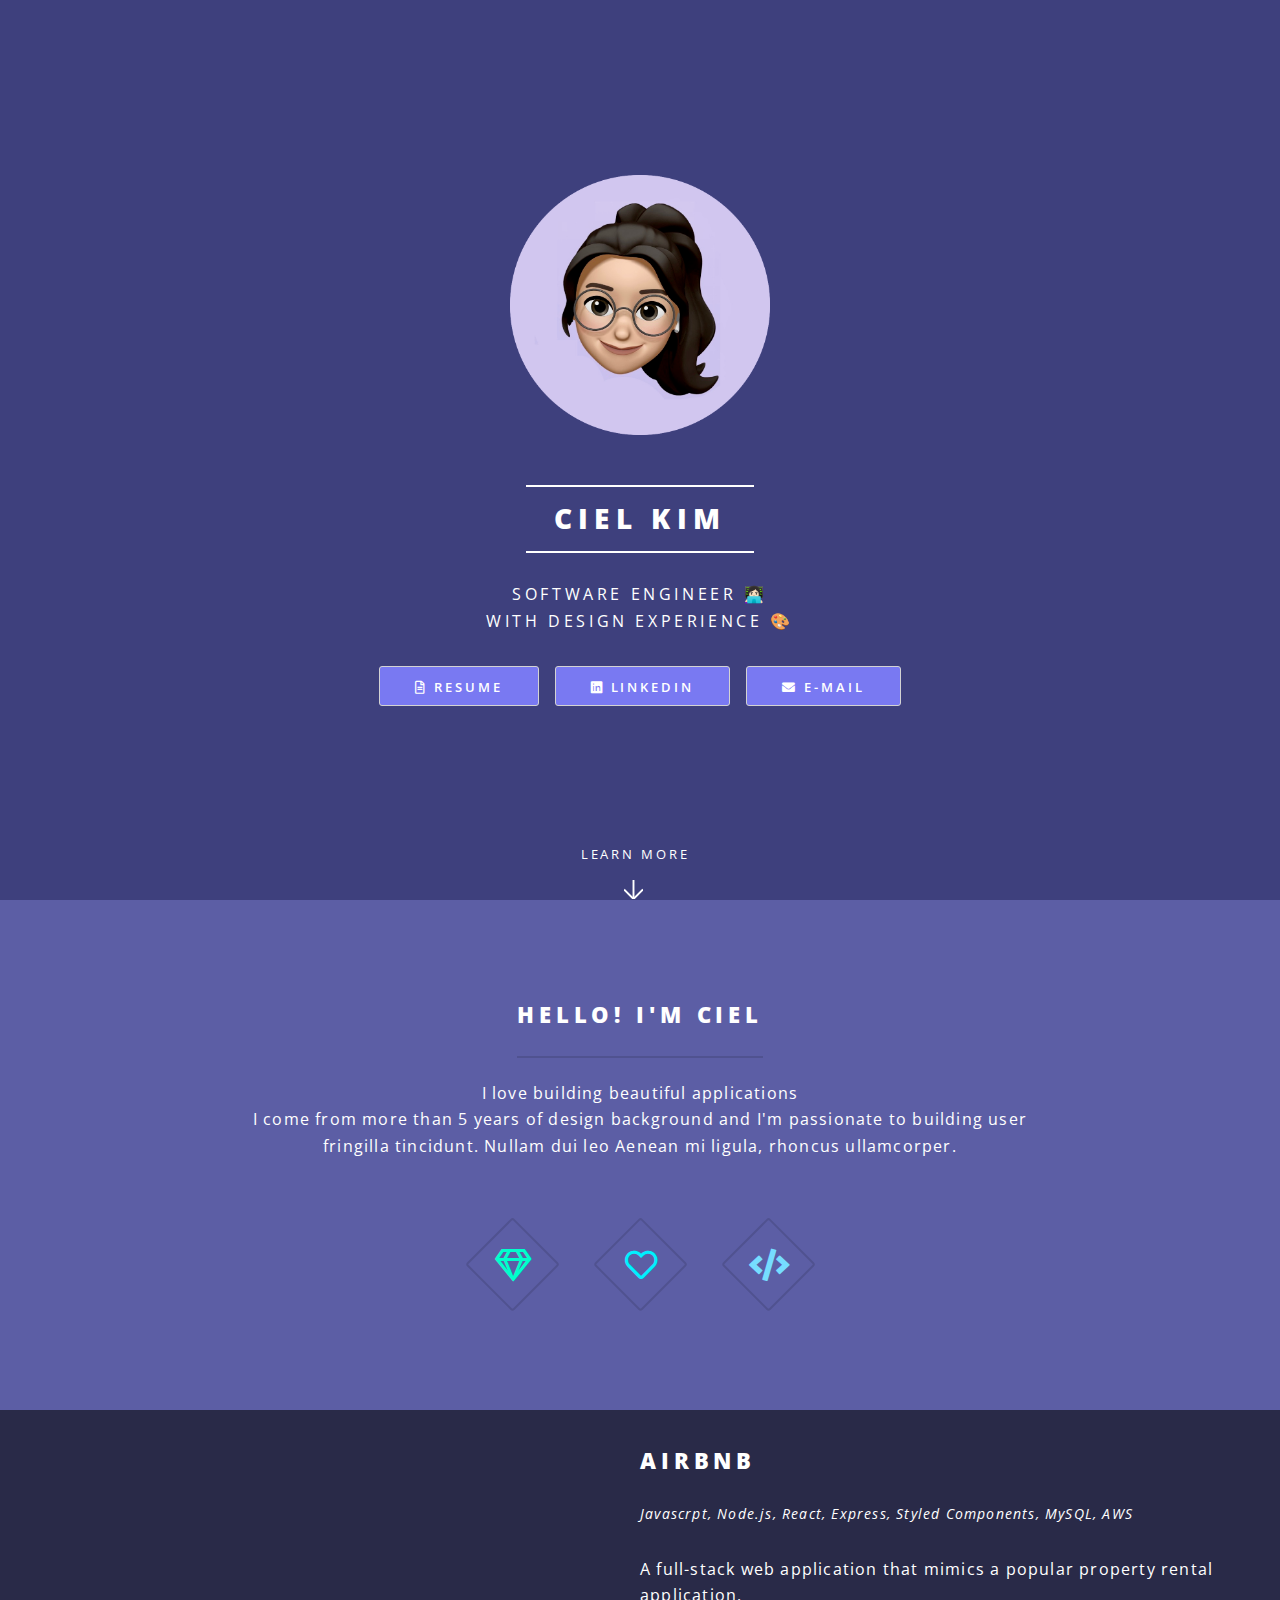
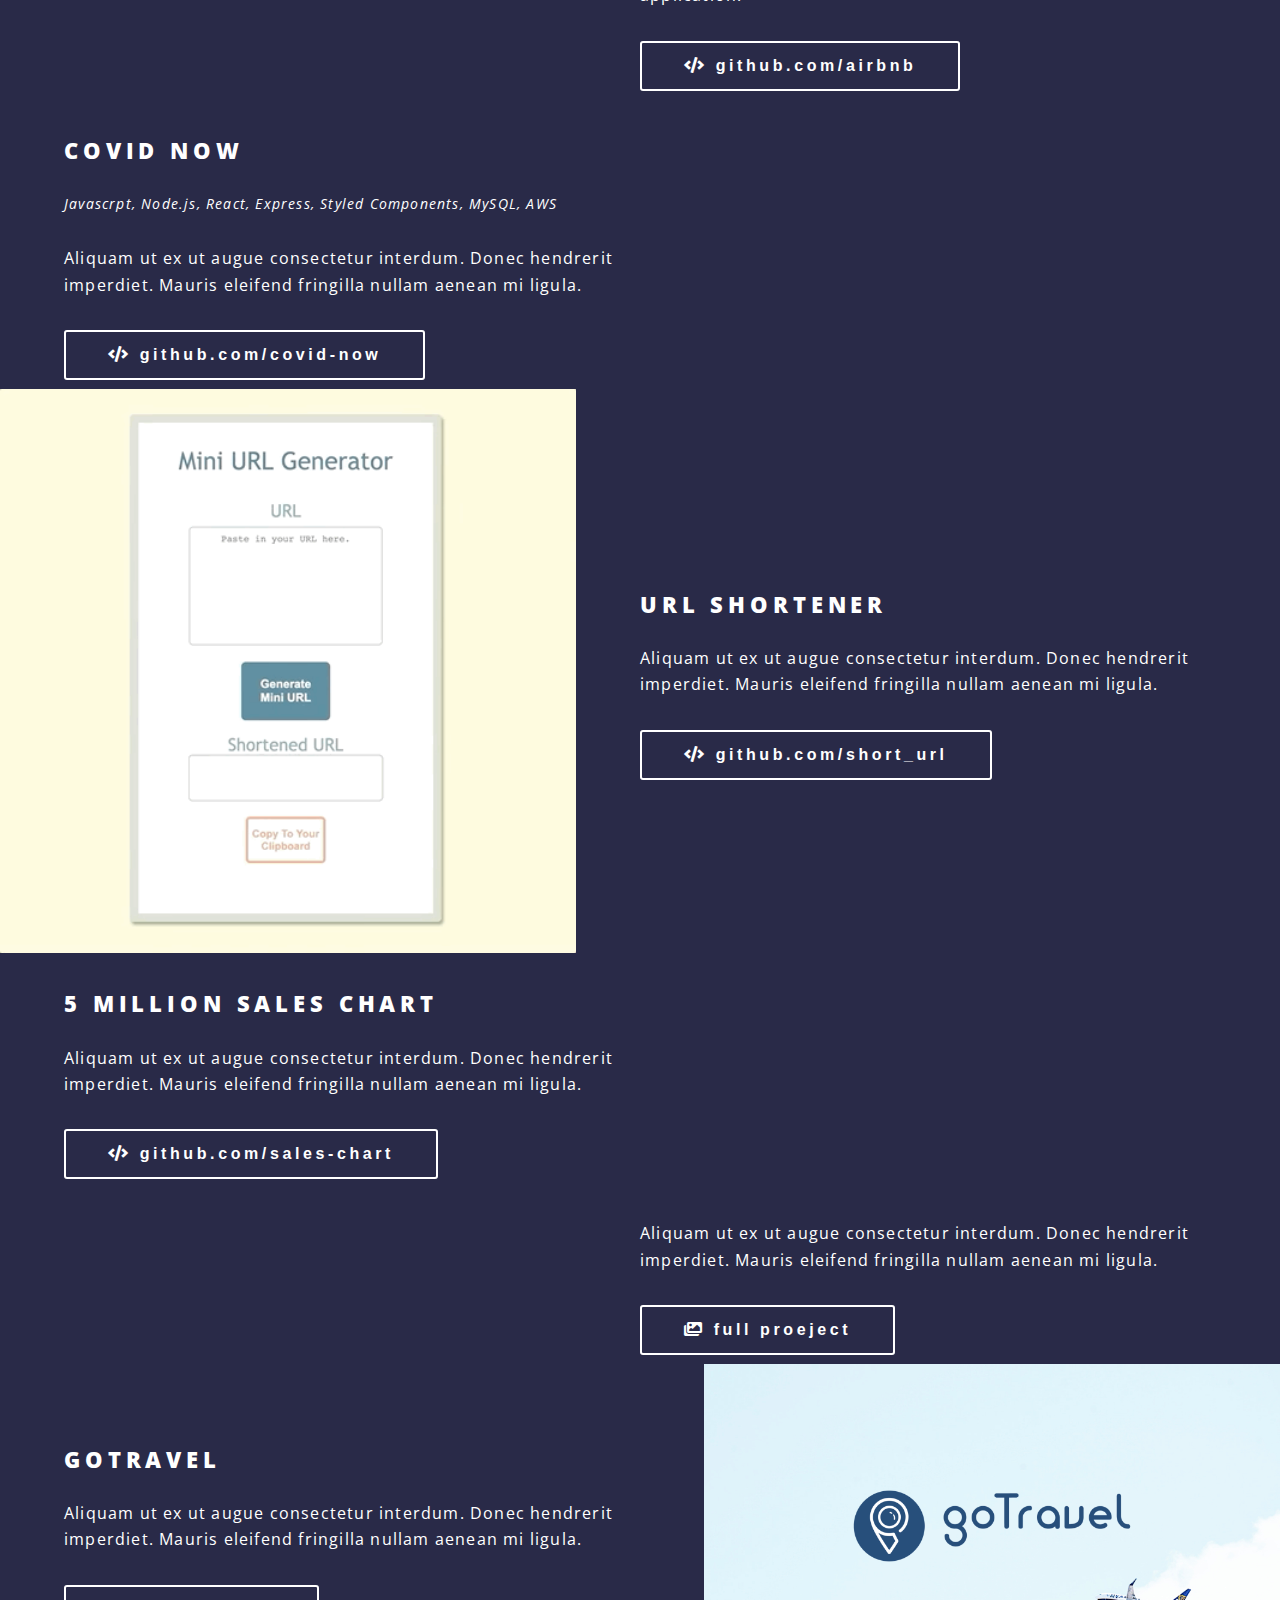
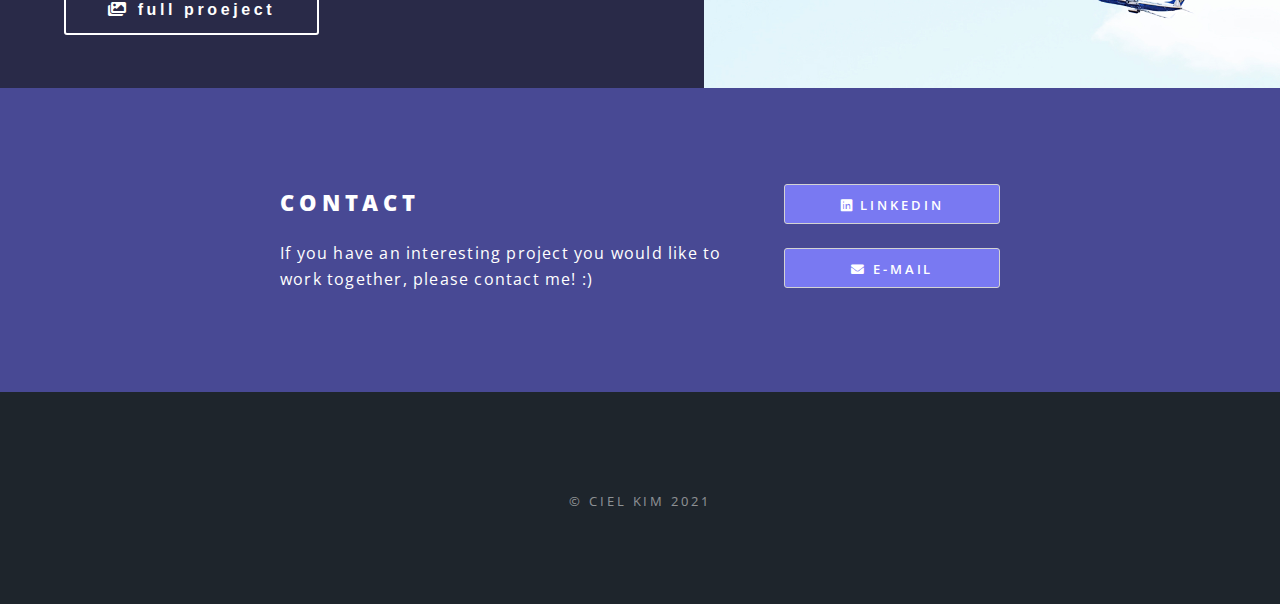
==== index.html @ e51ce1e5 "color theme changed" ====
<!DOCTYPE html>
<!--
	Spectral by HTML5 UP
	html5up.net | @ajlkn
	Free for personal and commercial use under the CCA 3.0 license (html5up.net/license)
-->
<html>
  <head>
    <title>Ciel Kim - Software Engineer</title>
    <link rel="icon" href="assets/css/images/unicorn_no_bg.png" />
	<script defer src="/Users/cielkim/js/brands.js"></script>
	<script defer src="/Users/cielkim/js/solid.js"></script>
	<script defer src="/Users/cielkim/js/fontawesome.js"></script>
    <meta charset="utf-8" />
    <meta
      name="viewport"
      content="width=device-width, initial-scale=1, user-scalable=no"
    />
    <link rel="stylesheet" href="assets/css/main.css" />
	<link rel="stylesheet" href="https://cdnjs.cloudflare.com/ajax/libs/font-awesome/4.7.0/css/font-awesome.min.css">
    <noscript
      ><link rel="stylesheet" href="assets/css/noscript.css"
    /></noscript>
  </head>
  <body class="landing is-preload">
    <!-- Page Wrapper -->
    <div id="page-wrapper">
      <!-- Header -->
      <header id="header" class="alt">
        <h1><a href="index.html">Ciel Kim</a></h1>
        <nav id="nav">
          <ul>
            <li class="special">
           
            </li>
          </ul>
        </nav>
      </header>

      <!-- Banner -->
      <section id="banner">
        <div class="inner">
          <div class="image-cropper">
            <img class="facemoji" src="assets/css/images/facemoji.png" />
          </div>
          <h2>Ciel Kim</h2>
          <p>
            Software Engineer 👩🏻‍💻 <br />
            with Design Experience 🎨<br />
          </p>

          <ul class="actions special">
            <li>
              <a href="images/CielKim_Resume_2021.pdf" class="button primary"
                >
				<i class="far fa-file-alt"></i> Resume</a
              >
            </li>
            <li>
              <a
                href="https://www.linkedin.com/in/hellociel/"
                class="button primary"
                ><i class="fab fa-linkedin-square"></i> LinkedIn</a
              >
            </li>
            <li>
              <a href="mailto:sweciel@gmail.com" class="button primary icon solid fa-envelope"
                >E-mail</a
              >
            </li>
          </ul>
          <a href="#one" class="more scrolly">Learn More</a>
        </div>

     
      </section>

      <!-- One -->
      <section id="one" class="wrapper style1 special">
        <div class="inner">
          <header class="major">
            <h2>
              Hello! I'm Ciel
              
            </h2>
            <p>
				I love building beautiful applications <br />
              I come from more than 5 years of design background and I'm passionate to building user<br />
              fringilla tincidunt. Nullam dui leo Aenean mi ligula, rhoncus
              ullamcorper.
            </p>
          </header>
          <ul class="icons major">
            <li>
              <span class="icon fa-gem major style1"
                ><span class="label">Lorem</span></span
              >
            </li>
            <li>
              <span class="icon fa-heart major style2"
                ><span class="label">Ipsum</span></span
              >
            </li>
            <li>
              <span class="icon solid fa-code major style3"
                ><span class="label">Dolor</span></span
              >
            </li>
          </ul>
        </div>
      </section>

      <!-- Two -->
      <section id="two" class="wrapper alt style2">
        <section class="spotlight">
          <div class="image"><img src="assets/css/gifs/fec.gif" alt="" /></div>
          <div class="content">
            <h2>Airbnb</h2> <p class="stack">Javascrpt, Node.js, React, Express, Styled Components, MySQL, AWS</p>


            <p>
              A full-stack web application that mimics a popular property rental application.
            </p>
			<a class="github button"href="https://github.com/FECHRSF129"> <i class="fas fa-code"></i> github.com/airbnb</a>
          </div>
        </section>
        <section class="spotlight">
          <div class="image"><img src="assets/css/gifs/covid_19_tracker.gif" alt="" /></div>
          <div class="content">
            <h2>
             COVID Now
            </h2>
			<p class="stack">Javascrpt, Node.js, React, Express, Styled Components, MySQL, AWS</p>
            <p>
              Aliquam ut ex ut augue consectetur interdum. Donec hendrerit
              imperdiet. Mauris eleifend fringilla nullam aenean mi ligula.
            </p>
			<a class="github button" href="https://github.com/hellociel/covid_fullstack"> <i class="fas fa-code"></i> github.com/covid-now</a></h5>
          </div>
		  
        </section>
        
      </section>
	  
	  <section class="spotlight">
		<div class="image"><img src="assets/css/gifs/urlShortener.gif" alt="" /></div>
		<div class="content">
		  <h2>
		   URL Shortener<h5>
		  
		  </h2>
		  <p>
			Aliquam ut ex ut augue consectetur interdum. Donec hendrerit
			imperdiet. Mauris eleifend fringilla nullam aenean mi ligula.
		  </p>
		  <a href="https://github.com/hellociel/lil_url" class="github button"><i class="fas fa-code"></i> github.com/short_url</a></a>
		</div>
		
	  </section>
	  <section class="spotlight">
		<div class="image"><img src="assets/css/gifs/search_bar.gif" alt="" /></div>
		<div class="content">
		  <h2>
			  5 Million Sales Chart<br />
			
		  </h2>
		  <p>
			Aliquam ut ex ut augue consectetur interdum. Donec hendrerit
			imperdiet. Mauris eleifend fringilla nullam aenean mi ligula.
		  </p>
		  <a class = "github button" href="https://github.com/hellociel/search_bar"> <i class="fas fa-code"></i> github.com/sales-chart</a>
		</div>
	  </section>
	  <section class="spotlight">
		<div class="image"><img src="assets/css/gifs/yumzies.gif" alt="" /></div>
		<div class="content">
	
		  <p>
			Aliquam ut ex ut augue consectetur interdum. Donec hendrerit
			imperdiet. Mauris eleifend fringilla nullam aenean mi ligula.
		  </p>
		  <a class = "github button" href="yumzies.html"> <i class="fas fa-images"></i> Full Proeject</a>
		</div>
		
	</section>
	  <section class="spotlight">
		<div class="image"><img src="assets/css/images/goTravel.001.jpeg" alt="" /></div>
		<div class="content">
		  <h2>
			  goTravel<br />
		  </h2>
		  <p>
			Aliquam ut ex ut augue consectetur interdum. Donec hendrerit
			imperdiet. Mauris eleifend fringilla nullam aenean mi ligula.
		  </p>
		  <a class = "github button" href="goTravel.html"> <i class="fas fa-images"></i> Full Proeject</a>
		</div>
	  </section>
	</section>


      <!-- CTA -->
      <section id="cta" class="wrapper style4">
        <div class="inner">
          <header>
            <h2>Contact</h2>
            <p>
             If you have an interesting project you would like to work together, please contact me! :)
            </p>
          </header>
          <ul class="actions stacked">
            <li>
              <a
                href="https://www.linkedin.com/in/hellociel/"
                class="button fit primary"
                ><i class="fab fa-linkedin-square"></i> LinkedIn</a
              >
            </li>
            <li>
              <a href="mailto:sweciel@gmail.com" class="button fit primary icon solid fa-envelope"
                >E-mail</a
              >
            </li>
          </ul>
        </div>
      </section>

      <!-- Footer -->
      <footer id="footer">
       
        <ul class="copyright">
          <li>&copy; Ciel Kim 2021</li>
        </ul>
      </footer>
    </div>

    <!-- Scripts -->
    <script src="assets/js/jquery.min.js"></script>
    <script src="assets/js/jquery.scrollex.min.js"></script>
    <script src="assets/js/jquery.scrolly.min.js"></script>
    <script src="assets/js/browser.min.js"></script>
    <script src="assets/js/breakpoints.min.js"></script>
    <script src="assets/js/util.js"></script>
    <script src="assets/js/main.js"></script>
  </body>
</html>
---- assets/css/main.css ----
@import url(fontawesome-all.min.css);
@import url('https://fonts.googleapis.com/css?family=Open+Sans:400,400italic,600,600italic,800,800italic');

/*
	Spectral by HTML5 UP
	html5up.net | @ajlkn
	Free for personal and commercial use under the CCA 3.0 license (html5up.net/license)
*/

html,
body,
div,
span,
applet,
object,
iframe,
h1,
h2,
h3,
h4,
h5,
h6,
p,
blockquote,
pre,
a,
abbr,
acronym,
address,
big,
cite,
code,
del,
dfn,
em,
img,
ins,
kbd,
q,
s,
samp,
small,
strike,
strong,
sub,
sup,
tt,
var,
b,
u,
i,
center,
dl,
dt,
dd,
ol,
ul,
li,
fieldset,
form,
label,
legend,
table,
caption,
tbody,
tfoot,
thead,
tr,
th,
td,
article,
aside,
canvas,
details,
embed,
figure,
figcaption,
footer,
header,
hgroup,
menu,
nav,
output,
ruby,
section,
summary,
time,
mark,
audio,
video {
  margin: 0;
  padding: 0;
  border: 0;
  font-size: 100%;
  font: inherit;
  vertical-align: baseline;
}

article,
aside,
details,
figcaption,
figure,
footer,
header,
hgroup,
menu,
nav,
section {
  display: block;
}

body {
  line-height: 1;
}

ol,
ul {
  list-style: none;
}

blockquote,
q {
  quotes: none;
}

blockquote:before,
blockquote:after,
q:before,
q:after {
  content: '';
  content: none;
}

table {
  border-collapse: collapse;
  border-spacing: 0;
}

body {
  -webkit-text-size-adjust: none;
}

mark {
  background-color: transparent;
  color: inherit;
}

input::-moz-focus-inner {
  border: 0;
  padding: 0;
}

input,
select,
textarea {
  -moz-appearance: none;
  -webkit-appearance: none;
  -ms-appearance: none;
  appearance: none;
}

/* Basic */

@-ms-viewport {
  width: device-width;
}

html {
  box-sizing: border-box;
}

*,
*:before,
*:after {
  box-sizing: inherit;
}

body {
  background: #2e3842;
}

body.is-preload *,
body.is-preload *:before,
body.is-preload *:after {
  -moz-animation: none !important;
  -webkit-animation: none !important;
  -ms-animation: none !important;
  animation: none !important;
  -moz-transition: none !important;
  -webkit-transition: none !important;
  -ms-transition: none !important;
  transition: none !important;
}

body,
input,
select,
textarea {
  color: #fff;
  font-family: 'Open Sans', Helvetica, sans-serif;
  font-size: 15pt;
  font-weight: 400;
  letter-spacing: 0.075em;
  line-height: 1.65em;
}

@media screen and (max-width: 1680px) {
  body,
  input,
  select,
  textarea {
    font-size: 13pt;
  }
}

@media screen and (max-width: 1280px) {
  body,
  input,
  select,
  textarea {
    font-size: 12pt;
  }
}

@media screen and (max-width: 736px) {
  body,
  input,
  select,
  textarea {
    font-size: 11pt;
    letter-spacing: 0.0375em;
  }
}

a {
  -moz-transition: color 0.2s ease, border-bottom-color 0.2s ease;
  -webkit-transition: color 0.2s ease, border-bottom-color 0.2s ease;
  -ms-transition: color 0.2s ease, border-bottom-color 0.2s ease;
  transition: color 0.2s ease, border-bottom-color 0.2s ease;
  border-bottom: dotted 1px;
  color: inherit;
  text-decoration: none;
}

a:hover {
  border-bottom-color: transparent;
}

strong,
b {
  color: #fff;
  font-weight: 600;
}

em,
i {
  font-style: italic;
}

p {
  margin: 0 0 2em 0;
}

h1,
h2,
h3,
h4,
h5,
h6 {
  color: #fff;
  font-weight: 800;
  letter-spacing: 0.225em;
  line-height: 1em;
  margin: 0 0 1em 0;
  text-transform: uppercase;
}

h1 a,
h2 a,
h3 a,
h4 a,
h5 a,
h6 a {
  color: inherit;
  text-decoration: none;
}

h2 {
  font-size: 1.35em;
  line-height: 1.75em;
}

@media screen and (max-width: 736px) {
  h2 {
    font-size: 1.1em;
    line-height: 1.65em;
  }
}

h3 {
  font-size: 1.15em;
  line-height: 1.75em;
}

@media screen and (max-width: 736px) {
  h3 {
    font-size: 1em;
    line-height: 1.65em;
  }
}

h4 {
  font-size: 1em;
  line-height: 1.5em;
}

h5 {
  font-size: 0.8em;
  line-height: 1.5em;
}

h6 {
  font-size: 0.7em;
  line-height: 1.5em;
}

sub {
  font-size: 0.8em;
  position: relative;
  top: 0.5em;
}

sup {
  font-size: 0.8em;
  position: relative;
  top: -0.5em;
}

hr {
  border: 0;
  border-bottom: solid 2px #fff;
  margin: 3em 0;
}

hr.major {
  margin: 4.5em 0;
}

blockquote {
  border-left: solid 4px #fff;
  font-style: italic;
  margin: 0 0 2em 0;
  padding: 0.5em 0 0.5em 2em;
}

code {
  background: rgba(0, 0, 0, 0.25);
  border-radius: 3px;
  font-family: 'Courier New', monospace;
  font-size: 0.9em;
  letter-spacing: 0;
  margin: 0 0.25em;
  padding: 0.25em 0.65em;
}

pre {
  -webkit-overflow-scrolling: touch;
  font-family: 'Courier New', monospace;
  font-size: 0.9em;
  margin: 0 0 2em 0;
}

pre code {
  display: block;
  line-height: 1.75em;
  padding: 1em 1.5em;
  overflow-x: auto;
}

.align-left {
  text-align: left;
}

.align-center {
  text-align: center;
}

.align-right {
  text-align: right;
}

/* Row */

.row {
  display: flex;
  flex-wrap: wrap;
  box-sizing: border-box;
  align-items: stretch;
}

.row > * {
  box-sizing: border-box;
}

.row.gtr-uniform > * > :last-child {
  margin-bottom: 0;
}

.row.aln-left {
  justify-content: flex-start;
}

.row.aln-center {
  justify-content: center;
}

.row.aln-right {
  justify-content: flex-end;
}

.row.aln-top {
  align-items: flex-start;
}

.row.aln-middle {
  align-items: center;
}

.row.aln-bottom {
  align-items: flex-end;
}

.row > .imp {
  order: -1;
}

.row > .col-1 {
  width: 8.33333%;
}

.row > .off-1 {
  margin-left: 8.33333%;
}

.row > .col-2 {
  width: 16.66667%;
}

.row > .off-2 {
  margin-left: 16.66667%;
}

.row > .col-3 {
  width: 25%;
}

.row > .off-3 {
  margin-left: 25%;
}

.row > .col-4 {
  width: 33.33333%;
}

.row > .off-4 {
  margin-left: 33.33333%;
}

.row > .col-5 {
  width: 41.66667%;
}

.row > .off-5 {
  margin-left: 41.66667%;
}

.row > .col-6 {
  width: 50%;
}

.row > .off-6 {
  margin-left: 50%;
}

.row > .col-7 {
  width: 58.33333%;
}

.row > .off-7 {
  margin-left: 58.33333%;
}

.row > .col-8 {
  width: 66.66667%;
}

.row > .off-8 {
  margin-left: 66.66667%;
}

.row > .col-9 {
  width: 75%;
}

.row > .off-9 {
  margin-left: 75%;
}

.row > .col-10 {
  width: 83.33333%;
}

.row > .off-10 {
  margin-left: 83.33333%;
}

.row > .col-11 {
  width: 91.66667%;
}

.row > .off-11 {
  margin-left: 91.66667%;
}

.row > .col-12 {
  width: 100%;
}

.row > .off-12 {
  margin-left: 100%;
}

.row.gtr-0 {
  margin-top: 0;
  margin-left: 0em;
}

.row.gtr-0 > * {
  padding: 0 0 0 0em;
}

.row.gtr-0.gtr-uniform {
  margin-top: 0em;
}

.row.gtr-0.gtr-uniform > * {
  padding-top: 0em;
}

.row.gtr-25 {
  margin-top: 0;
  margin-left: -0.375em;
}

.row.gtr-25 > * {
  padding: 0 0 0 0.375em;
}

.row.gtr-25.gtr-uniform {
  margin-top: -0.375em;
}

.row.gtr-25.gtr-uniform > * {
  padding-top: 0.375em;
}

.row.gtr-50 {
  margin-top: 0;
  margin-left: -0.75em;
}

.row.gtr-50 > * {
  padding: 0 0 0 0.75em;
}

.row.gtr-50.gtr-uniform {
  margin-top: -0.75em;
}

.row.gtr-50.gtr-uniform > * {
  padding-top: 0.75em;
}

.row {
  margin-top: 0;
  margin-left: -1.5em;
}

.row > * {
  padding: 0 0 0 1.5em;
}

.row.gtr-uniform {
  margin-top: -1.5em;
}

.row.gtr-uniform > * {
  padding-top: 1.5em;
}

.row.gtr-150 {
  margin-top: 0;
  margin-left: -2.25em;
}

.row.gtr-150 > * {
  padding: 0 0 0 2.25em;
}

.row.gtr-150.gtr-uniform {
  margin-top: -2.25em;
}

.row.gtr-150.gtr-uniform > * {
  padding-top: 2.25em;
}

.row.gtr-200 {
  margin-top: 0;
  margin-left: -3em;
}

.row.gtr-200 > * {
  padding: 0 0 0 3em;
}

.row.gtr-200.gtr-uniform {
  margin-top: -3em;
}

.row.gtr-200.gtr-uniform > * {
  padding-top: 3em;
}

@media screen and (max-width: 1680px) {
  .row {
    display: flex;
    flex-wrap: wrap;
    box-sizing: border-box;
    align-items: stretch;
  }

  .row > * {
    box-sizing: border-box;
  }

  .row.gtr-uniform > * > :last-child {
    margin-bottom: 0;
  }

  .row.aln-left {
    justify-content: flex-start;
  }

  .row.aln-center {
    justify-content: center;
  }

  .row.aln-right {
    justify-content: flex-end;
  }

  .row.aln-top {
    align-items: flex-start;
  }

  .row.aln-middle {
    align-items: center;
  }

  .row.aln-bottom {
    align-items: flex-end;
  }

  .row > .imp-xlarge {
    order: -1;
  }

  .row > .col-1-xlarge {
    width: 8.33333%;
  }

  .row > .off-1-xlarge {
    margin-left: 8.33333%;
  }

  .row > .col-2-xlarge {
    width: 16.66667%;
  }

  .row > .off-2-xlarge {
    margin-left: 16.66667%;
  }

  .row > .col-3-xlarge {
    width: 25%;
  }

  .row > .off-3-xlarge {
    margin-left: 25%;
  }

  .row > .col-4-xlarge {
    width: 33.33333%;
  }

  .row > .off-4-xlarge {
    margin-left: 33.33333%;
  }

  .row > .col-5-xlarge {
    width: 41.66667%;
  }

  .row > .off-5-xlarge {
    margin-left: 41.66667%;
  }

  .row > .col-6-xlarge {
    width: 50%;
  }

  .row > .off-6-xlarge {
    margin-left: 50%;
  }

  .row > .col-7-xlarge {
    width: 58.33333%;
  }

  .row > .off-7-xlarge {
    margin-left: 58.33333%;
  }

  .row > .col-8-xlarge {
    width: 66.66667%;
  }

  .row > .off-8-xlarge {
    margin-left: 66.66667%;
  }

  .row > .col-9-xlarge {
    width: 75%;
  }

  .row > .off-9-xlarge {
    margin-left: 75%;
  }

  .row > .col-10-xlarge {
    width: 83.33333%;
  }

  .row > .off-10-xlarge {
    margin-left: 83.33333%;
  }

  .row > .col-11-xlarge {
    width: 91.66667%;
  }

  .row > .off-11-xlarge {
    margin-left: 91.66667%;
  }

  .row > .col-12-xlarge {
    width: 100%;
  }

  .row > .off-12-xlarge {
    margin-left: 100%;
  }

  .row.gtr-0 {
    margin-top: 0;
    margin-left: 0em;
  }

  .row.gtr-0 > * {
    padding: 0 0 0 0em;
  }

  .row.gtr-0.gtr-uniform {
    margin-top: 0em;
  }

  .row.gtr-0.gtr-uniform > * {
    padding-top: 0em;
  }

  .row.gtr-25 {
    margin-top: 0;
    margin-left: -0.375em;
  }

  .row.gtr-25 > * {
    padding: 0 0 0 0.375em;
  }

  .row.gtr-25.gtr-uniform {
    margin-top: -0.375em;
  }

  .row.gtr-25.gtr-uniform > * {
    padding-top: 0.375em;
  }

  .row.gtr-50 {
    margin-top: 0;
    margin-left: -0.75em;
  }

  .row.gtr-50 > * {
    padding: 0 0 0 0.75em;
  }

  .row.gtr-50.gtr-uniform {
    margin-top: -0.75em;
  }

  .row.gtr-50.gtr-uniform > * {
    padding-top: 0.75em;
  }

  .row {
    margin-top: 0;
    margin-left: -1.5em;
  }

  .row > * {
    padding: 0 0 0 1.5em;
  }

  .row.gtr-uniform {
    margin-top: -1.5em;
  }

  .row.gtr-uniform > * {
    padding-top: 1.5em;
  }

  .row.gtr-150 {
    margin-top: 0;
    margin-left: -2.25em;
  }

  .row.gtr-150 > * {
    padding: 0 0 0 2.25em;
  }

  .row.gtr-150.gtr-uniform {
    margin-top: -2.25em;
  }

  .row.gtr-150.gtr-uniform > * {
    padding-top: 2.25em;
  }

  .row.gtr-200 {
    margin-top: 0;
    margin-left: -3em;
  }

  .row.gtr-200 > * {
    padding: 0 0 0 3em;
  }

  .row.gtr-200.gtr-uniform {
    margin-top: -3em;
  }

  .row.gtr-200.gtr-uniform > * {
    padding-top: 3em;
  }
}

@media screen and (max-width: 1280px) {
  .row {
    display: flex;
    flex-wrap: wrap;
    box-sizing: border-box;
    align-items: stretch;
  }

  .row > * {
    box-sizing: border-box;
  }

  .row.gtr-uniform > * > :last-child {
    margin-bottom: 0;
  }

  .row.aln-left {
    justify-content: flex-start;
  }

  .row.aln-center {
    justify-content: center;
  }

  .row.aln-right {
    justify-content: flex-end;
  }

  .row.aln-top {
    align-items: flex-start;
  }

  .row.aln-middle {
    align-items: center;
  }

  .row.aln-bottom {
    align-items: flex-end;
  }

  .row > .imp-large {
    order: -1;
  }

  .row > .col-1-large {
    width: 8.33333%;
  }

  .row > .off-1-large {
    margin-left: 8.33333%;
  }

  .row > .col-2-large {
    width: 16.66667%;
  }

  .row > .off-2-large {
    margin-left: 16.66667%;
  }

  .row > .col-3-large {
    width: 25%;
  }

  .row > .off-3-large {
    margin-left: 25%;
  }

  .row > .col-4-large {
    width: 33.33333%;
  }

  .row > .off-4-large {
    margin-left: 33.33333%;
  }

  .row > .col-5-large {
    width: 41.66667%;
  }

  .row > .off-5-large {
    margin-left: 41.66667%;
  }

  .row > .col-6-large {
    width: 50%;
  }

  .row > .off-6-large {
    margin-left: 50%;
  }

  .row > .col-7-large {
    width: 58.33333%;
  }

  .row > .off-7-large {
    margin-left: 58.33333%;
  }

  .row > .col-8-large {
    width: 66.66667%;
  }

  .row > .off-8-large {
    margin-left: 66.66667%;
  }

  .row > .col-9-large {
    width: 75%;
  }

  .row > .off-9-large {
    margin-left: 75%;
  }

  .row > .col-10-large {
    width: 83.33333%;
  }

  .row > .off-10-large {
    margin-left: 83.33333%;
  }

  .row > .col-11-large {
    width: 91.66667%;
  }

  .row > .off-11-large {
    margin-left: 91.66667%;
  }

  .row > .col-12-large {
    width: 100%;
  }

  .row > .off-12-large {
    margin-left: 100%;
  }

  .row.gtr-0 {
    margin-top: 0;
    margin-left: 0em;
  }

  .row.gtr-0 > * {
    padding: 0 0 0 0em;
  }

  .row.gtr-0.gtr-uniform {
    margin-top: 0em;
  }

  .row.gtr-0.gtr-uniform > * {
    padding-top: 0em;
  }

  .row.gtr-25 {
    margin-top: 0;
    margin-left: -0.375em;
  }

  .row.gtr-25 > * {
    padding: 0 0 0 0.375em;
  }

  .row.gtr-25.gtr-uniform {
    margin-top: -0.375em;
  }

  .row.gtr-25.gtr-uniform > * {
    padding-top: 0.375em;
  }

  .row.gtr-50 {
    margin-top: 0;
    margin-left: -0.75em;
  }

  .row.gtr-50 > * {
    padding: 0 0 0 0.75em;
  }

  .row.gtr-50.gtr-uniform {
    margin-top: -0.75em;
  }

  .row.gtr-50.gtr-uniform > * {
    padding-top: 0.75em;
  }

  .row {
    margin-top: 0;
    margin-left: -1.5em;
  }

  .row > * {
    padding: 0 0 0 1.5em;
  }

  .row.gtr-uniform {
    margin-top: -1.5em;
  }

  .row.gtr-uniform > * {
    padding-top: 1.5em;
  }

  .row.gtr-150 {
    margin-top: 0;
    margin-left: -2.25em;
  }

  .row.gtr-150 > * {
    padding: 0 0 0 2.25em;
  }

  .row.gtr-150.gtr-uniform {
    margin-top: -2.25em;
  }

  .row.gtr-150.gtr-uniform > * {
    padding-top: 2.25em;
  }

  .row.gtr-200 {
    margin-top: 0;
    margin-left: -3em;
  }

  .row.gtr-200 > * {
    padding: 0 0 0 3em;
  }

  .row.gtr-200.gtr-uniform {
    margin-top: -3em;
  }

  .row.gtr-200.gtr-uniform > * {
    padding-top: 3em;
  }
}

@media screen and (max-width: 980px) {
  .row {
    display: flex;
    flex-wrap: wrap;
    box-sizing: border-box;
    align-items: stretch;
  }

  .row > * {
    box-sizing: border-box;
  }

  .row.gtr-uniform > * > :last-child {
    margin-bottom: 0;
  }

  .row.aln-left {
    justify-content: flex-start;
  }

  .row.aln-center {
    justify-content: center;
  }

  .row.aln-right {
    justify-content: flex-end;
  }

  .row.aln-top {
    align-items: flex-start;
  }

  .row.aln-middle {
    align-items: center;
  }

  .row.aln-bottom {
    align-items: flex-end;
  }

  .row > .imp-medium {
    order: -1;
  }

  .row > .col-1-medium {
    width: 8.33333%;
  }

  .row > .off-1-medium {
    margin-left: 8.33333%;
  }

  .row > .col-2-medium {
    width: 16.66667%;
  }

  .row > .off-2-medium {
    margin-left: 16.66667%;
  }

  .row > .col-3-medium {
    width: 25%;
  }

  .row > .off-3-medium {
    margin-left: 25%;
  }

  .row > .col-4-medium {
    width: 33.33333%;
  }

  .row > .off-4-medium {
    margin-left: 33.33333%;
  }

  .row > .col-5-medium {
    width: 41.66667%;
  }

  .row > .off-5-medium {
    margin-left: 41.66667%;
  }

  .row > .col-6-medium {
    width: 50%;
  }

  .row > .off-6-medium {
    margin-left: 50%;
  }

  .row > .col-7-medium {
    width: 58.33333%;
  }

  .row > .off-7-medium {
    margin-left: 58.33333%;
  }

  .row > .col-8-medium {
    width: 66.66667%;
  }

  .row > .off-8-medium {
    margin-left: 66.66667%;
  }

  .row > .col-9-medium {
    width: 75%;
  }

  .row > .off-9-medium {
    margin-left: 75%;
  }

  .row > .col-10-medium {
    width: 83.33333%;
  }

  .row > .off-10-medium {
    margin-left: 83.33333%;
  }

  .row > .col-11-medium {
    width: 91.66667%;
  }

  .row > .off-11-medium {
    margin-left: 91.66667%;
  }

  .row > .col-12-medium {
    width: 100%;
  }

  .row > .off-12-medium {
    margin-left: 100%;
  }

  .row.gtr-0 {
    margin-top: 0;
    margin-left: 0em;
  }

  .row.gtr-0 > * {
    padding: 0 0 0 0em;
  }

  .row.gtr-0.gtr-uniform {
    margin-top: 0em;
  }

  .row.gtr-0.gtr-uniform > * {
    padding-top: 0em;
  }

  .row.gtr-25 {
    margin-top: 0;
    margin-left: -0.375em;
  }

  .row.gtr-25 > * {
    padding: 0 0 0 0.375em;
  }

  .row.gtr-25.gtr-uniform {
    margin-top: -0.375em;
  }

  .row.gtr-25.gtr-uniform > * {
    padding-top: 0.375em;
  }

  .row.gtr-50 {
    margin-top: 0;
    margin-left: -0.75em;
  }

  .row.gtr-50 > * {
    padding: 0 0 0 0.75em;
  }

  .row.gtr-50.gtr-uniform {
    margin-top: -0.75em;
  }

  .row.gtr-50.gtr-uniform > * {
    padding-top: 0.75em;
  }

  .row {
    margin-top: 0;
    margin-left: -1.5em;
  }

  .row > * {
    padding: 0 0 0 1.5em;
  }

  .row.gtr-uniform {
    margin-top: -1.5em;
  }

  .row.gtr-uniform > * {
    padding-top: 1.5em;
  }

  .row.gtr-150 {
    margin-top: 0;
    margin-left: -2.25em;
  }

  .row.gtr-150 > * {
    padding: 0 0 0 2.25em;
  }

  .row.gtr-150.gtr-uniform {
    margin-top: -2.25em;
  }

  .row.gtr-150.gtr-uniform > * {
    padding-top: 2.25em;
  }

  .row.gtr-200 {
    margin-top: 0;
    margin-left: -3em;
  }

  .row.gtr-200 > * {
    padding: 0 0 0 3em;
  }

  .row.gtr-200.gtr-uniform {
    margin-top: -3em;
  }

  .row.gtr-200.gtr-uniform > * {
    padding-top: 3em;
  }
}

@media screen and (max-width: 736px) {
  .row {
    display: flex;
    flex-wrap: wrap;
    box-sizing: border-box;
    align-items: stretch;
  }

  .row > * {
    box-sizing: border-box;
  }

  .row.gtr-uniform > * > :last-child {
    margin-bottom: 0;
  }

  .row.aln-left {
    justify-content: flex-start;
  }

  .row.aln-center {
    justify-content: center;
  }

  .row.aln-right {
    justify-content: flex-end;
  }

  .row.aln-top {
    align-items: flex-start;
  }

  .row.aln-middle {
    align-items: center;
  }

  .row.aln-bottom {
    align-items: flex-end;
  }

  .row > .imp-small {
    order: -1;
  }

  .row > .col-1-small {
    width: 8.33333%;
  }

  .row > .off-1-small {
    margin-left: 8.33333%;
  }

  .row > .col-2-small {
    width: 16.66667%;
  }

  .row > .off-2-small {
    margin-left: 16.66667%;
  }

  .row > .col-3-small {
    width: 25%;
  }

  .row > .off-3-small {
    margin-left: 25%;
  }

  .row > .col-4-small {
    width: 33.33333%;
  }

  .row > .off-4-small {
    margin-left: 33.33333%;
  }

  .row > .col-5-small {
    width: 41.66667%;
  }

  .row > .off-5-small {
    margin-left: 41.66667%;
  }

  .row > .col-6-small {
    width: 50%;
  }

  .row > .off-6-small {
    margin-left: 50%;
  }

  .row > .col-7-small {
    width: 58.33333%;
  }

  .row > .off-7-small {
    margin-left: 58.33333%;
  }

  .row > .col-8-small {
    width: 66.66667%;
  }

  .row > .off-8-small {
    margin-left: 66.66667%;
  }

  .row > .col-9-small {
    width: 75%;
  }

  .row > .off-9-small {
    margin-left: 75%;
  }

  .row > .col-10-small {
    width: 83.33333%;
  }

  .row > .off-10-small {
    margin-left: 83.33333%;
  }

  .row > .col-11-small {
    width: 91.66667%;
  }

  .row > .off-11-small {
    margin-left: 91.66667%;
  }

  .row > .col-12-small {
    width: 100%;
  }

  .row > .off-12-small {
    margin-left: 100%;
  }

  .row.gtr-0 {
    margin-top: 0;
    margin-left: 0em;
  }

  .row.gtr-0 > * {
    padding: 0 0 0 0em;
  }

  .row.gtr-0.gtr-uniform {
    margin-top: 0em;
  }

  .row.gtr-0.gtr-uniform > * {
    padding-top: 0em;
  }

  .row.gtr-25 {
    margin-top: 0;
    margin-left: -0.375em;
  }

  .row.gtr-25 > * {
    padding: 0 0 0 0.375em;
  }

  .row.gtr-25.gtr-uniform {
    margin-top: -0.375em;
  }

  .row.gtr-25.gtr-uniform > * {
    padding-top: 0.375em;
  }

  .row.gtr-50 {
    margin-top: 0;
    margin-left: -0.75em;
  }

  .row.gtr-50 > * {
    padding: 0 0 0 0.75em;
  }

  .row.gtr-50.gtr-uniform {
    margin-top: -0.75em;
  }

  .row.gtr-50.gtr-uniform > * {
    padding-top: 0.75em;
  }

  .row {
    margin-top: 0;
    margin-left: -1.5em;
  }

  .row > * {
    padding: 0 0 0 1.5em;
  }

  .row.gtr-uniform {
    margin-top: -1.5em;
  }

  .row.gtr-uniform > * {
    padding-top: 1.5em;
  }

  .row.gtr-150 {
    margin-top: 0;
    margin-left: -2.25em;
  }

  .row.gtr-150 > * {
    padding: 0 0 0 2.25em;
  }

  .row.gtr-150.gtr-uniform {
    margin-top: -2.25em;
  }

  .row.gtr-150.gtr-uniform > * {
    padding-top: 2.25em;
  }

  .row.gtr-200 {
    margin-top: 0;
    margin-left: -3em;
  }

  .row.gtr-200 > * {
    padding: 0 0 0 3em;
  }

  .row.gtr-200.gtr-uniform {
    margin-top: -3em;
  }

  .row.gtr-200.gtr-uniform > * {
    padding-top: 3em;
  }
}

@media screen and (max-width: 480px) {
  .row {
    display: flex;
    flex-wrap: wrap;
    box-sizing: border-box;
    align-items: stretch;
  }

  .row > * {
    box-sizing: border-box;
  }

  .row.gtr-uniform > * > :last-child {
    margin-bottom: 0;
  }

  .row.aln-left {
    justify-content: flex-start;
  }

  .row.aln-center {
    justify-content: center;
  }

  .row.aln-right {
    justify-content: flex-end;
  }

  .row.aln-top {
    align-items: flex-start;
  }

  .row.aln-middle {
    align-items: center;
  }

  .row.aln-bottom {
    align-items: flex-end;
  }

  .row > .imp-xsmall {
    order: -1;
  }

  .row > .col-1-xsmall {
    width: 8.33333%;
  }

  .row > .off-1-xsmall {
    margin-left: 8.33333%;
  }

  .row > .col-2-xsmall {
    width: 16.66667%;
  }

  .row > .off-2-xsmall {
    margin-left: 16.66667%;
  }

  .row > .col-3-xsmall {
    width: 25%;
  }

  .row > .off-3-xsmall {
    margin-left: 25%;
  }

  .row > .col-4-xsmall {
    width: 33.33333%;
  }

  .row > .off-4-xsmall {
    margin-left: 33.33333%;
  }

  .row > .col-5-xsmall {
    width: 41.66667%;
  }

  .row > .off-5-xsmall {
    margin-left: 41.66667%;
  }

  .row > .col-6-xsmall {
    width: 50%;
  }

  .row > .off-6-xsmall {
    margin-left: 50%;
  }

  .row > .col-7-xsmall {
    width: 58.33333%;
  }

  .row > .off-7-xsmall {
    margin-left: 58.33333%;
  }

  .row > .col-8-xsmall {
    width: 66.66667%;
  }

  .row > .off-8-xsmall {
    margin-left: 66.66667%;
  }

  .row > .col-9-xsmall {
    width: 75%;
  }

  .row > .off-9-xsmall {
    margin-left: 75%;
  }

  .row > .col-10-xsmall {
    width: 83.33333%;
  }

  .row > .off-10-xsmall {
    margin-left: 83.33333%;
  }

  .row > .col-11-xsmall {
    width: 91.66667%;
  }

  .row > .off-11-xsmall {
    margin-left: 91.66667%;
  }

  .row > .col-12-xsmall {
    width: 100%;
  }

  .row > .off-12-xsmall {
    margin-left: 100%;
  }

  .row.gtr-0 {
    margin-top: 0;
    margin-left: 0em;
  }

  .row.gtr-0 > * {
    padding: 0 0 0 0em;
  }

  .row.gtr-0.gtr-uniform {
    margin-top: 0em;
  }

  .row.gtr-0.gtr-uniform > * {
    padding-top: 0em;
  }

  .row.gtr-25 {
    margin-top: 0;
    margin-left: -0.375em;
  }

  .row.gtr-25 > * {
    padding: 0 0 0 0.375em;
  }

  .row.gtr-25.gtr-uniform {
    margin-top: -0.375em;
  }

  .row.gtr-25.gtr-uniform > * {
    padding-top: 0.375em;
  }

  .row.gtr-50 {
    margin-top: 0;
    margin-left: -0.75em;
  }

  .row.gtr-50 > * {
    padding: 0 0 0 0.75em;
  }

  .row.gtr-50.gtr-uniform {
    margin-top: -0.75em;
  }

  .row.gtr-50.gtr-uniform > * {
    padding-top: 0.75em;
  }

  .row {
    margin-top: 0;
    margin-left: -1.5em;
  }

  .row > * {
    padding: 0 0 0 1.5em;
  }

  .row.gtr-uniform {
    margin-top: -1.5em;
  }

  .row.gtr-uniform > * {
    padding-top: 1.5em;
  }

  .row.gtr-150 {
    margin-top: 0;
    margin-left: -2.25em;
  }

  .row.gtr-150 > * {
    padding: 0 0 0 2.25em;
  }

  .row.gtr-150.gtr-uniform {
    margin-top: -2.25em;
  }

  .row.gtr-150.gtr-uniform > * {
    padding-top: 2.25em;
  }

  .row.gtr-200 {
    margin-top: 0;
    margin-left: -3em;
  }

  .row.gtr-200 > * {
    padding: 0 0 0 3em;
  }

  .row.gtr-200.gtr-uniform {
    margin-top: -3em;
  }

  .row.gtr-200.gtr-uniform > * {
    padding-top: 3em;
  }
}

/* Section/Article */

section.special,
article.special {
  text-align: center;
}

header p {
  color: #4f5298;
  position: relative;
  top: -0.25em;
}

header h3 + p {
  font-size: 1.1em;
}

header h4 + p,
header h5 + p,
header h6 + p {
  font-size: 0.9em;
}

header.major {
  margin: 0 0 3.5em 0;
}

header.major h2,
header.major h3,
header.major h4,
header.major h5,
header.major h6 {
  border-bottom: solid 2px #fff;
  display: inline-block;
  padding-bottom: 1em;
  position: relative;
}

header.major h2:after,
header.major h3:after,
header.major h4:after,
header.major h5:after,
header.major h6:after {
  content: '';
  display: block;
  height: 1px;
}

header.major p {
  color: #fff;
  top: 0;
}

@media screen and (max-width: 736px) {
  header.major {
    margin: 0 0 2em 0;
  }
}

@media screen and (max-width: 980px) {
  header br {
    display: none;
  }
}

/* Form */

form {
  margin: 0 0 2em 0;
}

label {
  color: #fff;
  display: block;
  font-size: 0.9em;
  font-weight: 600;
  margin: 0 0 1em 0;
}

input[type='text'],
input[type='password'],
input[type='email'],
select,
textarea {
  -moz-appearance: none;
  -webkit-appearance: none;
  -ms-appearance: none;
  appearance: none;
  background-color: rgba(0, 0, 0, 0.25);
  border-radius: 3px;
  border: none;
  color: inherit;
  display: block;
  outline: 0;
  padding: 0 1em;
  text-decoration: none;
  width: 100%;
}

input[type='text']:invalid,
input[type='password']:invalid,
input[type='email']:invalid,
select:invalid,
textarea:invalid {
  box-shadow: none;
}

input[type='text']:focus,
input[type='password']:focus,
input[type='email']:focus,
select:focus,
textarea:focus {
  box-shadow: 0 0 0 2px #ffffff;
}

select {
  background-size: 1.25em;
  background-repeat: no-repeat;
  background-position: calc(100% - 1em) center;
  height: 2.75em;
  padding-right: 2.75em;
  text-overflow: ellipsis;
}

select:focus::-ms-value {
  background-color: transparent;
}

select::-ms-expand {
  display: none;
}

input[type='text'],
input[type='password'],
input[type='email'],
select {
  height: 2.75em;
}

textarea {
  padding: 0.75em 1em;
}

input[type='checkbox'],
input[type='radio'] {
  -moz-appearance: none;
  -webkit-appearance: none;
  -ms-appearance: none;
  appearance: none;
  display: block;
  float: left;
  margin-right: -2em;
  opacity: 0;
  width: 1em;
  z-index: -1;
}

input[type='checkbox'] + label,
input[type='radio'] + label {
  text-decoration: none;
  color: #fff;
  cursor: pointer;
  display: inline-block;
  font-size: 1em;
  font-weight: 400;
  padding-left: 2.4em;
  padding-right: 0.75em;
  position: relative;
}

input[type='checkbox'] + label:before,
input[type='radio'] + label:before {
  -moz-osx-font-smoothing: grayscale;
  -webkit-font-smoothing: antialiased;
  display: inline-block;
  font-style: normal;
  font-variant: normal;
  text-rendering: auto;
  line-height: 1;
  text-transform: none !important;
  font-family: 'Font Awesome 5 Free';
  font-weight: 900;
}

input[type='checkbox'] + label:before,
input[type='radio'] + label:before {
  background: rgba(201, 11, 11, 0.25);
  border-radius: 3px;
  content: '';
  display: inline-block;
  font-size: 0.8em;
  height: 2.0625em;
  left: 0;
  line-height: 2.0625em;
  position: absolute;
  text-align: center;
  top: 0;
  width: 2.0625em;
}

input[type='checkbox']:checked + label:before,
input[type='radio']:checked + label:before {
  background: #2e3842;
  color: #fff;
  content: '\f00c';
}

input[type='checkbox']:focus + label:before,
input[type='radio']:focus + label:before {
  box-shadow: 0 0 0 2px #21b2a6;
}

input[type='checkbox'] + label:before {
  border-radius: 3px;
}

input[type='radio'] + label:before {
  border-radius: 100%;
}

::-webkit-input-placeholder {
  color: rgba(255, 255, 255, 0.5) !important;
  opacity: 1;
}

:-moz-placeholder {
  color: rgba(255, 255, 255, 0.5) !important;
  opacity: 1;
}

::-moz-placeholder {
  color: rgba(255, 255, 255, 0.5) !important;
  opacity: 1;
}

:-ms-input-placeholder {
  color: rgba(255, 255, 255, 0.5) !important;
  opacity: 1;
}

/* Box */

.box {
  border-radius: 3px;
  border: solid 2px #fff;
  margin-bottom: 2em;
  padding: 1.5em;
}

.box > :last-child,
.box > :last-child > :last-child,
.box > :last-child > :last-child > :last-child {
  margin-bottom: 0;
}

.box.alt {
  border: 0;
  border-radius: 0;
  padding: 0;
}

/* Icon */

.icon {
  text-decoration: none;
  border-bottom: none;
  position: relative;
}

.icon:before {
  -moz-osx-font-smoothing: grayscale;
  -webkit-font-smoothing: antialiased;
  display: inline-block;
  font-style: normal;
  font-variant: normal;
  text-rendering: auto;
  line-height: 1;
  text-transform: none !important;
  font-family: 'Font Awesome 5 Free';
  font-weight: 400;
}

.icon > .label {
  display: none;
}

.icon:before {
  line-height: inherit;
}

.icon.solid:before {
  font-weight: 900;
}

.icon.brands:before {
  font-family: 'Font Awesome 5 Brands';
}

.icon.major {
  -moz-transform: rotate(-45deg);
  -webkit-transform: rotate(-45deg);
  -ms-transform: rotate(-45deg);
  transform: rotate(-45deg);
  border-radius: 3px;
  border: solid 2px #fff;
  display: inline-block;
  font-size: 1.35em;
  height: calc(3em + 2px);
  line-height: 3em;
  text-align: center;
  width: calc(3em + 2px);
}

.icon.major:before {
  -moz-transform: rotate(45deg);
  -webkit-transform: rotate(45deg);
  -ms-transform: rotate(45deg);
  transform: rotate(45deg);
  display: inline-block;
  font-size: 1.5em;
}

@media screen and (max-width: 736px) {
  .icon.major {
    font-size: 1em;
  }
}

.icon.style1 {
  color: #00ffcc;
}

.icon.style2 {
  color: #00f0ff;
}

.icon.style3 {
  color: #76ddff;
}

/* Image */

.image {
  border-radius: 3px;
  border: 0;
  display: inline-block;
  position: relative;
}

.image img {
  border-radius: 3px;
  display: block;
}

.image.left {
  float: left;
  margin: 0 2em 2em 0;
  top: 0.25em;
}

.image.right {
  float: right;
  margin: 0 0 2em 2em;
  top: 0.25em;
}

.image.left,
.image.right {
  max-width: 40%;
}

.image.left img,
.image.right img {
  width: 100%;
}

.image.fit {
  display: block;
  margin: 0 0 2em 0;
  width: 100%;
}

.image.fit img {
  width: 100%;
}

/* List */

ol {
  list-style: decimal;
  margin: 0 0 2em 0;
  padding-left: 1.25em;
}

ol li {
  padding-left: 0.25em;
}

ul {
  list-style: disc;
  margin: 0 0 2em 0;
  padding-left: 1em;
}

ul li {
  padding-left: 0.5em;
}

ul.alt {
  list-style: none;
  padding-left: 0;
}

ul.alt li {
  border-top: solid 1px #fff;
  padding: 0.5em 0;
}

ul.alt li:first-child {
  border-top: 0;
  padding-top: 0;
}

dl {
  margin: 0 0 2em 0;
}

/* Actions */

ul.actions {
  display: -moz-flex;
  display: -webkit-flex;
  display: -ms-flex;
  display: flex;
  cursor: default;
  list-style: none;
  margin-left: -1em;
  padding-left: 0;
}

ul.actions li {
  padding: 0 0 0 1em;
  vertical-align: middle;
}

ul.actions.special {
  -moz-justify-content: center;
  -webkit-justify-content: center;
  -ms-justify-content: center;
  justify-content: center;
  width: 100%;
  margin-left: 0;
}

ul.actions.special li:first-child {
  padding-left: 0;
}

ul.actions.stacked {
  -moz-flex-direction: column;
  -webkit-flex-direction: column;
  -ms-flex-direction: column;
  flex-direction: column;
  margin-left: 0;
}

ul.actions.stacked li {
  padding: 1em 0 0 0;
}

ul.actions.stacked li:first-child {
  padding-top: 0;
}

ul.actions.fit {
  width: calc(100% + 1em);
}

ul.actions.fit li {
  -moz-flex-grow: 1;
  -webkit-flex-grow: 1;
  -ms-flex-grow: 1;
  flex-grow: 1;
  -moz-flex-shrink: 1;
  -webkit-flex-shrink: 1;
  -ms-flex-shrink: 1;
  flex-shrink: 1;
  width: 100%;
}

ul.actions.fit li > * {
  width: 100%;
}

ul.actions.fit.stacked {
  width: 100%;
}

@media screen and (max-width: 480px) {
  ul.actions:not(.fixed) {
    -moz-flex-direction: column;
    -webkit-flex-direction: column;
    -ms-flex-direction: column;
    flex-direction: column;
    margin-left: 0;
    width: 100% !important;
  }

  ul.actions:not(.fixed) li {
    -moz-flex-grow: 1;
    -webkit-flex-grow: 1;
    -ms-flex-grow: 1;
    flex-grow: 1;
    -moz-flex-shrink: 1;
    -webkit-flex-shrink: 1;
    -ms-flex-shrink: 1;
    flex-shrink: 1;
    padding: 1em 0 0 0;
    text-align: center;
    width: 100%;
  }

  ul.actions:not(.fixed) li > * {
    width: 100%;
  }

  ul.actions:not(.fixed) li:first-child {
    padding-top: 0;
  }

  ul.actions:not(.fixed) li input[type='submit'],
  ul.actions:not(.fixed) li input[type='reset'],
  ul.actions:not(.fixed) li input[type='button'],
  ul.actions:not(.fixed) li button,
  ul.actions:not(.fixed) li .button {
    width: 100%;
  }

  ul.actions:not(.fixed) li input[type='submit'].icon:before,
  ul.actions:not(.fixed) li input[type='reset'].icon:before,
  ul.actions:not(.fixed) li input[type='button'].icon:before,
  ul.actions:not(.fixed) li button.icon:before,
  ul.actions:not(.fixed) li .button.icon:before {
    margin-left: -0.5em;
  }
}

/* Icons */

ul.icons {
  cursor: default;
  list-style: none;
  padding-left: 0;
}

ul.icons li {
  display: inline-block;
  padding: 0 1em 0 0;
}

ul.icons li:last-child {
  padding-right: 0 !important;
}

ul.icons.major {
  padding: 1em 0;
}

ul.icons.major li {
  padding-right: 3.5em;
}

@media screen and (max-width: 736px) {
  ul.icons.major li {
    padding: 0 1em !important;
  }
}

/* Table */

.table-wrapper {
  -webkit-overflow-scrolling: touch;
  overflow-x: auto;
}

table {
  margin: 0 0 2em 0;
  width: 100%;
}

table tbody tr {
  border: solid 1px #fff;
  border-left: 0;
  border-right: 0;
}

table tbody tr:nth-child(2n + 1) {
  background-color: rgba(6, 6, 6, 0.25);
}

table td {
  padding: 0.75em 0.75em;
}

table th {
  color: #fff;
  font-size: 0.9em;
  font-weight: 600;
  padding: 0 0.75em 0.75em 0.75em;
  text-align: left;
}

table thead {
  border-bottom: solid 2px #fff;
}

table tfoot {
  border-top: solid 2px #fff;
}

table.alt {
  border-collapse: separate;
}

table.alt tbody tr td {
  border: solid 1px #fff;
  border-left-width: 0;
  border-top-width: 0;
}

table.alt tbody tr td:first-child {
  border-left-width: 1px;
}

table.alt tbody tr:first-child td {
  border-top-width: 1px;
}

table.alt thead {
  border-bottom: 0;
}

table.alt tfoot {
  border-top: 0;
}

/* Button */

input[type='submit'],
input[type='reset'],
input[type='button'],
button,
.button {
  -moz-appearance: none;
  -webkit-appearance: none;
  -ms-appearance: none;
  appearance: none;
  -moz-transition: background-color 0.2s ease-in-out, color 0.2s ease-in-out;
  -webkit-transition: background-color 0.2s ease-in-out, color 0.2s ease-in-out;
  -ms-transition: background-color 0.2s ease-in-out, color 0.2s ease-in-out;
  transition: background-color 0.2s ease-in-out, color 0.2s ease-in-out;
  background-color: transparent;
  border-radius: 3px;
  border: 0;
  box-shadow: inset 0 0 0 2px #fff;
  color: #fff;
  cursor: pointer;
  display: inline-block;
  font-size: 0.8em;
  font-weight: 600;
  height: 3.125em;
  letter-spacing: 0.225em;
  line-height: 3.125em;
  max-width: 30em;
  padding: 0 2.75em;
  text-align: center;
  text-decoration: none;
  text-transform: uppercase;
  white-space: nowrap;
  overflow: hidden;
  text-overflow: ellipsis;
}

input[type='submit']:hover,
input[type='reset']:hover,
input[type='button']:hover,
button:hover,
.button:hover {
  background-color: rgba(144, 144, 144, 0.25);
}

input[type='submit']:active,
input[type='reset']:active,
input[type='button']:active,
button:active,
.button:active {
  background-color: rgba(144, 144, 144, 0.5);
}

input[type='submit'].icon:before,
input[type='reset'].icon:before,
input[type='button'].icon:before,
button.icon:before,
.button.icon:before {
  margin-right: 0.5em;
}

input[type='submit'].fit,
input[type='reset'].fit,
input[type='button'].fit,
button.fit,
.button.fit {
  width: 100%;
}

input[type='submit'].small,
input[type='reset'].small,
input[type='button'].small,
button.small,
.button.small {
  font-size: 0.8em;
}

input[type='submit'].large,
input[type='reset'].large,
input[type='button'].large,
button.large,
.button.large {
  font-size: 1.35em;
}

input[type='submit'].primary,
input[type='reset'].primary,
input[type='button'].primary,
button.primary,
.button.primary {
  background-color: #7979f2;
  border: 1px lightgrey solid;
  box-shadow: none !important;
  color: #ffffff !important;
}

input[type='submit'].primary:hover,
input[type='reset'].primary:hover,
input[type='button'].primary:hover,
button.primary:hover,
.button.primary:hover {
  background-color: #ffffff;
  box-shadow: none !important;
  font-weight: bolder;
  border: none;
  color: #6063a7 !important;
}

input[type='submit'].primary:active,
input[type='reset'].primary:active,
input[type='button'].primary:active,
button.primary:active,
.button.primary:active {
  background-color: #4f5298 !important;
  font-weight: bolder;
  background-color: #ffffff;
}

input[type='submit'].disabled,
input[type='submit']:disabled,
input[type='reset'].disabled,
input[type='reset']:disabled,
input[type='button'].disabled,
input[type='button']:disabled,
button.disabled,
button:disabled,
.button.disabled,
.button:disabled {
  pointer-events: none;
  opacity: 0.25;
}

@media screen and (max-width: 736px) {
  input[type='submit'],
  input[type='reset'],
  input[type='button'],
  button,
  .button {
    height: 3.75em;
    line-height: 3.75em;
  }
}

/* Features */

.features {
  display: -moz-flex;
  display: -webkit-flex;
  display: -ms-flex;
  display: flex;
  -moz-flex-wrap: wrap;
  -webkit-flex-wrap: wrap;
  -ms-flex-wrap: wrap;
  flex-wrap: wrap;
  -moz-justify-content: center;
  -webkit-justify-content: center;
  -ms-justify-content: center;
  justify-content: center;
  list-style: none;
  padding: 0;
  width: 100%;
}

.features li {
  padding: 4em 4em 2em 6em;
  display: block;
  position: relative;
  text-align: left;
  width: 50%;
}

.features li:nth-child(1) {
  background-color: rgba(0, 0, 0, 0);
}

.features li:nth-child(2) {
  background-color: rgba(0, 0, 0, 0);
}

.features li:nth-child(3) {
  background-color: rgba(0, 0, 0, 0);
}

.features li:nth-child(4) {
  background-color: rgba(0, 0, 0, 0);
}

.features li:nth-child(5) {
  background-color: rgba(0, 0, 0, 0);
}

.features li:nth-child(6) {
  background-color: rgba(0, 0, 0, 0);
}

.features li:nth-child(7) {
  background-color: rgba(0, 0, 0, 0);
}

.features li:nth-child(8) {
  background-color: rgba(0, 0, 0, 0);
}

.features li:nth-child(9) {
  background-color: rgba(0, 0, 0, 0);
}

.features li:nth-child(10) {
  background-color: rgba(0, 0, 0, 0);
}

.features li:before {
  display: block;
  color: #00ffcc;
  position: absolute;
  left: 1.75em;
  top: 2.75em;
  font-size: 1.5em;
}

.features li:nth-child(1) {
  border-top-left-radius: 3px;
}

.features li:nth-child(2) {
  border-top-right-radius: 3px;
}

.features li:nth-last-child(1) {
  border-bottom-right-radius: 3px;
}

.features li:nth-last-child(2) {
  border-bottom-left-radius: 3px;
}

@media screen and (max-width: 980px) {
  .features li {
    padding: 3em 2em 1em 2em;
    text-align: center;
  }

  .features li:before {
    left: 0;
    margin: 0 0 1em 0;
    position: relative;
    top: 0;
  }
}

@media screen and (max-width: 736px) {
  .features li {
    padding: 3em 0 1em 0;
    background-color: transparent !important;
    border-top: solid 2px #fff;
    width: 100%;
  }

  .features li:first-child {
    border-top: 0;
  }
}

/* Spotlight */

.spotlight {
  background-color: #4f5298;
  -moz-align-items: center;
  -webkit-align-items: center;
  -ms-align-items: center;
  align-items: center;
  display: -moz-flex;
  display: -webkit-flex;
  display: -ms-flex;
  display: flex;
}

.spotlight .image {
  -moz-order: 1;
  -webkit-order: 1;
  -ms-order: 1;
  order: 1;
  border-radius: 0;
  width: 40%;
}

.spotlight .image img {
  border-radius: 0;
  width: 100%;
}

.spotlight .content {
  background-color: #292a48;
  padding: 2em 4em 0.1em 4em;
  -moz-order: 2;
  -webkit-order: 2;
  -ms-order: 2;
  order: 2;
  max-width: 48em;
  width: 60%;
}

.spotlight:nth-child(2n) {
  -moz-flex-direction: row-reverse;
  -webkit-flex-direction: row-reverse;
  -ms-flex-direction: row-reverse;
  flex-direction: row-reverse;
}

.spotlight:nth-child(1) {
  background-color: #292a48;
}

.spotlight:nth-child(2) {
  background-color: #292a48;
}

.spotlight:nth-child(3) {
  background-color: #292a48;
}

.spotlight:nth-child(4) {
  background-color: #292a48;
}

.spotlight:nth-child(5) {
  background-color: #292a48;
}

.spotlight:nth-child(6) {
  background-color: #292a48;
}

.spotlight:nth-child(7) {
  background-color: #292a48;
}

.spotlight:nth-child(8) {
  background-color: #292a48;
}

.spotlight:nth-child(9) {
  background-color: #292a48;
}

.spotlight:nth-child(10) {
  background-color: #292a48;
}

@media screen and (max-width: 1280px) {
  .spotlight .image {
    width: 45%;
  }

  .spotlight .content {
    width: 55%;
  }
}

@media screen and (max-width: 980px) {
  .spotlight {
    display: block;
  }

  .spotlight br {
    display: none;
  }

  .spotlight .image {
    width: 100%;
  }

  .spotlight .content {
    padding: 4em 3em 2em 3em;
    max-width: none;
    text-align: center;
    width: 100%;
  }
}

@media screen and (max-width: 736px) {
  .spotlight .content {
    padding: 3em 2em 1em 2em;
  }
}

/* Wrapper */

.wrapper {
  padding: 6em 0 4em 0;
}

.wrapper > .inner {
  width: 60em;
  margin: 0 auto;
}

@media screen and (max-width: 1280px) {
  .wrapper > .inner {
    width: 90%;
  }
}

@media screen and (max-width: 980px) {
  .wrapper > .inner {
    width: 100%;
  }
}

.wrapper.alt {
  padding: 0;
}

.wrapper.style1 {
  background-color: #5c5ea5;
  color: #30315e;
}

.wrapper.style1 strong,
.wrapper.style1 b {
  color: #ffffff;
}

.wrapper.style1 h2,
.wrapper.style1 h3,
.wrapper.style1 h4,
.wrapper.style1 h5,
.wrapper.style1 h6 {
  color: #ffffff;
}

.wrapper.style1 hr {
  border-color: rgba(0, 0, 0, 0.125);
}

.wrapper.style1 blockquote {
  border-color: rgba(0, 0, 0, 0.125);
}

.wrapper.style1 code {
  background: rgba(255, 255, 255, 0.075);
}

.wrapper.style1 header p {
  color: #3d609d;
}

.wrapper.style1 header.major h2,
.wrapper.style1 header.major h3,
.wrapper.style1 header.major h4,
.wrapper.style1 header.major h5,
.wrapper.style1 header.major h6 {
  border-color: rgba(0, 0, 0, 0.125);
}

.wrapper.style1 header.major p {
  color: #fff;
}

.wrapper.style1 label {
  color: #4f5298;
}

.wrapper.style1 input[type='text'],
.wrapper.style1 input[type='password'],
.wrapper.style1 input[type='email'],
.wrapper.style1 select,
.wrapper.style1 textarea {
  background-color: rgba(255, 255, 255, 0.075);
}

.wrapper.style1 select {
  background-image: url("data:image/svg+xml;charset=utf8,%3Csvg xmlns='http://www.w3.org/2000/svg' width='40' height='40' preserveAspectRatio='none' viewBox='0 0 40 40'%3E%3Cpath d='M9.4,12.3l10.4,10.4l10.4-10.4c0.2-0.2,0.5-0.4,0.9-0.4c0.3,0,0.6,0.1,0.9,0.4l3.3,3.3c0.2,0.2,0.4,0.5,0.4,0.9 c0,0.4-0.1,0.6-0.4,0.9L20.7,31.9c-0.2,0.2-0.5,0.4-0.9,0.4c-0.3,0-0.6-0.1-0.9-0.4L4.3,17.3c-0.2-0.2-0.4-0.5-0.4-0.9 c0-0.4,0.1-0.6,0.4-0.9l3.3-3.3c0.2-0.2,0.5-0.4,0.9-0.4S9.1,12.1,9.4,12.3z' fill='rgba(0, 0, 0, 0.125)' /%3E%3C/svg%3E");
}

.wrapper.style1 select option {
  color: #ffffff;
  background: #ffffff;
}

.wrapper.style1 input[type='checkbox'] + label,
.wrapper.style1 input[type='radio'] + label {
  color: #c8ece9;
}

.wrapper.style1 input[type='checkbox'] + label:before,
.wrapper.style1 input[type='radio'] + label:before {
  background: rgba(255, 255, 255, 0.075);
}

.wrapper.style1 input[type='checkbox']:checked + label:before,
.wrapper.style1 input[type='radio']:checked + label:before {
  background: #ffffff;
  color: #ffffff;
}

.wrapper.style1 ::-webkit-input-placeholder {
  color: #a6e0db !important;
}

.wrapper.style1 :-moz-placeholder {
  color: #a6e0db !important;
}

.wrapper.style1 ::-moz-placeholder {
  color: #a6e0db !important;
}

.wrapper.style1 :-ms-input-placeholder {
  color: #a6e0db !important;
}

.wrapper.style1 .formerize-placeholder {
  color: #a6e0db !important;
}

.wrapper.style1 .icon.major {
  border-color: rgba(0, 0, 0, 0.125);
}

.wrapper.style1 ul.alt li {
  border-color: rgba(0, 0, 0, 0.125);
}

.wrapper.style1 table tbody tr {
  border-color: rgba(0, 0, 0, 0.125);
}

.wrapper.style1 table tbody tr:nth-child(2n + 1) {
  background-color: rgba(255, 255, 255, 0.075);
}

.wrapper.style1 table th {
  color: #ffffff;
}

.wrapper.style1 table thead {
  border-color: rgba(0, 0, 0, 0.125);
}

.wrapper.style1 table tfoot {
  border-color: rgba(0, 0, 0, 0.125);
}

.wrapper.style1 table.alt tbody tr td {
  border-color: rgba(0, 0, 0, 0.125);
}

.wrapper.style1 input[type='submit'],
.wrapper.style1 input[type='reset'],
.wrapper.style1 input[type='button'],
.wrapper.style1 button,
.wrapper.style1 .button {
  box-shadow: inset 0 0 0 2px rgba(0, 0, 0, 0.125);
  color: #ffffff;
}

.wrapper.style1 input[type='submit']:hover,
.wrapper.style1 input[type='reset']:hover,
.wrapper.style1 input[type='button']:hover,
.wrapper.style1 button:hover,
.wrapper.style1 .button:hover {
  background-color: rgba(255, 255, 255, 0.075);
}

.wrapper.style1 input[type='submit']:active,
.wrapper.style1 input[type='reset']:active,
.wrapper.style1 input[type='button']:active,
.wrapper.style1 button:active,
.wrapper.style1 .button:active {
  background-color: rgba(255, 255, 255, 0.2);
}

@media screen and (max-width: 736px) {
  .wrapper.style1 .features li {
    border-top-color: rgba(0, 0, 0, 0.125);
  }
}

.wrapper.style2 {
  background-color: #2e3842;
}

.wrapper.style3 {
  background-color: #4f5298;
  color: #d3d4e4;
}

.wrapper.style3 strong,
.wrapper.style3 b {
  color: #ffffff;
}

.wrapper.style3 h2,
.wrapper.style3 h3,
.wrapper.style3 h4,
.wrapper.style3 h5,
.wrapper.style3 h6 {
  color: #ffffff;
}

.wrapper.style3 hr {
  border-color: rgba(0, 0, 0, 0.125);
}

.wrapper.style3 blockquote {
  border-color: rgba(0, 0, 0, 0.125);
}

.wrapper.style3 code {
  background: rgba(255, 255, 255, 0.075);
}

.wrapper.style3 header p {
  color: #b5b7da;
}

.wrapper.style3 header.major h2,
.wrapper.style3 header.major h3,
.wrapper.style3 header.major h4,
.wrapper.style3 header.major h5,
.wrapper.style3 header.major h6 {
  border-color: rgba(0, 0, 0, 0.125);
}

.wrapper.style3 header.major p {
  color: #d3d4e4;
}

.wrapper.style3 label {
  color: #ffffff;
}

.wrapper.style3 input[type='text'],
.wrapper.style3 input[type='password'],
.wrapper.style3 input[type='email'],
.wrapper.style3 select,
.wrapper.style3 textarea {
  background-color: rgba(255, 255, 255, 0.075);
}

.wrapper.style3 select {
  background-image: url("data:image/svg+xml;charset=utf8,%3Csvg xmlns='http://www.w3.org/2000/svg' width='40' height='40' preserveAspectRatio='none' viewBox='0 0 40 40'%3E%3Cpath d='M9.4,12.3l10.4,10.4l10.4-10.4c0.2-0.2,0.5-0.4,0.9-0.4c0.3,0,0.6,0.1,0.9,0.4l3.3,3.3c0.2,0.2,0.4,0.5,0.4,0.9 c0,0.4-0.1,0.6-0.4,0.9L20.7,31.9c-0.2,0.2-0.5,0.4-0.9,0.4c-0.3,0-0.6-0.1-0.9-0.4L4.3,17.3c-0.2-0.2-0.4-0.5-0.4-0.9 c0-0.4,0.1-0.6,0.4-0.9l3.3-3.3c0.2-0.2,0.5-0.4,0.9-0.4S9.1,12.1,9.4,12.3z' fill='rgba(0, 0, 0, 0.125)' /%3E%3C/svg%3E");
}

.wrapper.style3 select option {
  color: #ffffff;
  background: #505393;
}

.wrapper.style3 input[type='checkbox'] + label,
.wrapper.style3 input[type='radio'] + label {
  color: #d3d4e4;
}

.wrapper.style3 input[type='checkbox'] + label:before,
.wrapper.style3 input[type='radio'] + label:before {
  background: rgba(255, 255, 255, 0.075);
}

.wrapper.style3 input[type='checkbox']:checked + label:before,
.wrapper.style3 input[type='radio']:checked + label:before {
  background: #ffffff;
  color: #505393;
}

.wrapper.style3 ::-webkit-input-placeholder {
  color: #b9bad4 !important;
}

.wrapper.style3 :-moz-placeholder {
  color: #b9bad4 !important;
}

.wrapper.style3 ::-moz-placeholder {
  color: #b9bad4 !important;
}

.wrapper.style3 :-ms-input-placeholder {
  color: #b9bad4 !important;
}

.wrapper.style3 .formerize-placeholder {
  color: #b9bad4 !important;
}

.wrapper.style3 .icon.major {
  border-color: rgba(0, 0, 0, 0.125);
}

.wrapper.style3 ul.alt li {
  border-color: rgba(0, 0, 0, 0.125);
}

.wrapper.style3 table tbody tr {
  border-color: rgba(0, 0, 0, 0.125);
}

.wrapper.style3 table tbody tr:nth-child(2n + 1) {
  background-color: rgba(255, 255, 255, 0.075);
}

.wrapper.style3 table th {
  color: #ffffff;
}

.wrapper.style3 table thead {
  border-color: rgba(0, 0, 0, 0.125);
}

.wrapper.style3 table tfoot {
  border-color: rgba(0, 0, 0, 0.125);
}

.wrapper.style3 table.alt tbody tr td {
  border-color: rgba(0, 0, 0, 0.125);
}

.wrapper.style3 input[type='submit'],
.wrapper.style3 input[type='reset'],
.wrapper.style3 input[type='button'],
.wrapper.style3 button,
.wrapper.style3 .button {
  box-shadow: inset 0 0 0 2px rgba(0, 0, 0, 0.125);
  color: #ffffff;
}

.wrapper.style3 input[type='submit']:hover,
.wrapper.style3 input[type='reset']:hover,
.wrapper.style3 input[type='button']:hover,
.wrapper.style3 button:hover,
.wrapper.style3 .button:hover {
  background-color: rgba(255, 255, 255, 0.075);
}

.wrapper.style3 input[type='submit']:active,
.wrapper.style3 input[type='reset']:active,
.wrapper.style3 input[type='button']:active,
.wrapper.style3 button:active,
.wrapper.style3 .button:active {
  background-color: rgba(255, 255, 255, 0.2);
}

@media screen and (max-width: 736px) {
  .wrapper.style3 .features li {
    border-top-color: rgba(0, 0, 0, 0.125);
  }
}

.wrapper.style4 {
  background-color: #484994;
}

.wrapper.style5 {
  background-color: #ffffff;
  color: #4e4852;
}

.wrapper.style5 strong,
.wrapper.style5 b {
  color: #2e3842;
}

.wrapper.style5 h2,
.wrapper.style5 h3,
.wrapper.style5 h4,
.wrapper.style5 h5,
.wrapper.style5 h6 {
  color: #2e3842;
}

.wrapper.style5 hr {
  border-color: #dfdfdf;
}

.wrapper.style5 blockquote {
  border-color: #dfdfdf;
}

.wrapper.style5 code {
  background: rgba(0, 0, 0, 0.0375);
}

.wrapper.style5 header p {
  color: #8e8892;
}

.wrapper.style5 header.major h2,
.wrapper.style5 header.major h3,
.wrapper.style5 header.major h4,
.wrapper.style5 header.major h5,
.wrapper.style5 header.major h6 {
  border-color: #dfdfdf;
}

.wrapper.style5 header.major p {
  color: #4e4852;
}

.wrapper.style5 label {
  color: #2e3842;
}

.wrapper.style5 input[type='text'],
.wrapper.style5 input[type='password'],
.wrapper.style5 input[type='email'],
.wrapper.style5 select,
.wrapper.style5 textarea {
  background-color: rgba(0, 0, 0, 0.0375);
}

.wrapper.style5 select {
  background-image: url("data:image/svg+xml;charset=utf8,%3Csvg xmlns='http://www.w3.org/2000/svg' width='40' height='40' preserveAspectRatio='none' viewBox='0 0 40 40'%3E%3Cpath d='M9.4,12.3l10.4,10.4l10.4-10.4c0.2-0.2,0.5-0.4,0.9-0.4c0.3,0,0.6,0.1,0.9,0.4l3.3,3.3c0.2,0.2,0.4,0.5,0.4,0.9 c0,0.4-0.1,0.6-0.4,0.9L20.7,31.9c-0.2,0.2-0.5,0.4-0.9,0.4c-0.3,0-0.6-0.1-0.9-0.4L4.3,17.3c-0.2-0.2-0.4-0.5-0.4-0.9 c0-0.4,0.1-0.6,0.4-0.9l3.3-3.3c0.2-0.2,0.5-0.4,0.9-0.4S9.1,12.1,9.4,12.3z' fill='%23dfdfdf' /%3E%3C/svg%3E");
}

.wrapper.style5 select option {
  color: #2e3842;
  background: #ffffff;
}

.wrapper.style5 input[type='checkbox'] + label,
.wrapper.style5 input[type='radio'] + label {
  color: #4e4852;
}

.wrapper.style5 input[type='checkbox'] + label:before,
.wrapper.style5 input[type='radio'] + label:before {
  background: rgba(0, 0, 0, 0.0375);
}

.wrapper.style5 input[type='checkbox']:checked + label:before,
.wrapper.style5 input[type='radio']:checked + label:before {
  background: #2e3842;
  color: #ffffff;
}

.wrapper.style5 ::-webkit-input-placeholder {
  color: #8e8892 !important;
}

.wrapper.style5 :-moz-placeholder {
  color: #8e8892 !important;
}

.wrapper.style5 ::-moz-placeholder {
  color: #8e8892 !important;
}

.wrapper.style5 :-ms-input-placeholder {
  color: #8e8892 !important;
}

.wrapper.style5 .formerize-placeholder {
  color: #8e8892 !important;
}

.wrapper.style5 .icon.major {
  border-color: #dfdfdf;
}

.wrapper.style5 ul.alt li {
  border-color: #dfdfdf;
}

.wrapper.style5 table tbody tr {
  border-color: #dfdfdf;
}

.wrapper.style5 table tbody tr:nth-child(2n + 1) {
  background-color: rgba(0, 0, 0, 0.0375);
}

.wrapper.style5 table th {
  color: #2e3842;
}

.wrapper.style5 table thead {
  border-color: #dfdfdf;
}

.wrapper.style5 table tfoot {
  border-color: #dfdfdf;
}

.wrapper.style5 table.alt tbody tr td {
  border-color: #dfdfdf;
}

.wrapper.style5 input[type='submit'],
.wrapper.style5 input[type='reset'],
.wrapper.style5 input[type='button'],
.wrapper.style5 button,
.wrapper.style5 .button {
  box-shadow: inset 0 0 0 2px #dfdfdf;
  color: #2e3842;
}

.wrapper.style5 input[type='submit']:hover,
.wrapper.style5 input[type='reset']:hover,
.wrapper.style5 input[type='button']:hover,
.wrapper.style5 button:hover,
.wrapper.style5 .button:hover {
  background-color: rgba(0, 0, 0, 0.0375);
}

.wrapper.style5 input[type='submit']:active,
.wrapper.style5 input[type='reset']:active,
.wrapper.style5 input[type='button']:active,
.wrapper.style5 button:active,
.wrapper.style5 .button:active {
  background-color: rgba(0, 0, 0, 0.1);
}

@media screen and (max-width: 736px) {
  .wrapper.style5 .features li {
    border-top-color: #dfdfdf;
  }
}

@media screen and (max-width: 980px) {
  .wrapper {
    padding: 4em 3em 2em 3em;
  }
}

@media screen and (max-width: 736px) {
  .wrapper {
    padding: 3em 2em 1em 2em;
  }
}

/* Page Wrapper + Menu */

#page-wrapper {
  -moz-transition: opacity 0.5s ease;
  -webkit-transition: opacity 0.5s ease;
  -ms-transition: opacity 0.5s ease;
  transition: opacity 0.5s ease;
  opacity: 1;
  padding-top: 3em;
}

#page-wrapper:before {
  background: rgba(0, 0, 0, 0);
  content: '';
  display: block;
  display: none;
  height: 100%;
  left: 0;
  position: fixed;
  top: 0;
  width: 100%;
  z-index: 10001;
}

#menu {
  -moz-transform: translateX(20em);
  -webkit-transform: translateX(20em);
  -ms-transform: translateX(20em);
  transform: translateX(20em);
  -moz-transition: -moz-transform 0.5s ease;
  -webkit-transition: -webkit-transform 0.5s ease;
  -ms-transition: -ms-transform 0.5s ease;
  transition: transform 0.5s ease;
  -webkit-overflow-scrolling: touch;
  background: #21b2a6;
  color: #ffffff;
  height: 100%;
  max-width: 80%;
  overflow-y: auto;
  padding: 3em 2em;
  position: fixed;
  right: 0;
  top: 0;
  width: 20em;
  z-index: 10002;
}

#menu ul {
  list-style: none;
  padding: 0;
}

#menu ul > li {
  border-top: solid 1px rgba(0, 0, 0, 0.125);
  margin: 0.5em 0 0 0;
  padding: 0.5em 0 0 0;
}

#menu ul > li:first-child {
  border-top: 0 !important;
  margin-top: 0 !important;
  padding-top: 0 !important;
}

#menu ul > li > a {
  border: 0;
  color: inherit;
  display: block;
  font-size: 0.8em;
  letter-spacing: 0.225em;
  outline: 0;
  text-decoration: none;
  text-transform: uppercase;
}

@media screen and (max-width: 736px) {
  #menu ul > li > a {
    line-height: 3em;
  }
}

#menu .close {
  background-image: url('images/close.svg');
  background-position: 4.85em 1em;
  background-repeat: no-repeat;
  border: 0;
  cursor: pointer;
  display: block;
  height: 3em;
  position: absolute;
  right: 0;
  top: 0;
  vertical-align: middle;
  width: 7em;
}

@media screen and (max-width: 736px) {
  #menu {
    padding: 3em 1.5em;
  }
}

body.is-menu-visible #page-wrapper {
  opacity: 0.35;
}

body.is-menu-visible #page-wrapper:before {
  display: block;
}

body.is-menu-visible #menu {
  -moz-transform: translateX(0);
  -webkit-transform: translateX(0);
  -ms-transform: translateX(0);
  transform: translateX(0);
}

/* Header */

#header {
  -moz-transition: background-color 0.2s ease;
  -webkit-transition: background-color 0.2s ease;
  -ms-transition: background-color 0.2s ease;
  transition: background-color 0.2s ease;
  background: #4f5298;
  height: 3em;
  left: 0;
  line-height: 3em;
  position: fixed;
  top: 0;
  width: 100%;
  z-index: 10000;
}

#header h1 {
  -moz-transition: opacity 0.2s ease;
  -webkit-transition: opacity 0.2s ease;
  -ms-transition: opacity 0.2s ease;
  transition: opacity 0.2s ease;
  height: inherit;
  left: 1.25em;
  line-height: inherit;
  position: absolute;
  top: 0;
}

#header h1 a {
  border: 0;
  display: block;
  height: inherit;
  line-height: inherit;
}

@media screen and (max-width: 736px) {
  #header h1 a {
    font-size: 0.8em;
  }
}

#header nav {
  height: inherit;
  line-height: inherit;
  position: absolute;
  right: 0;
  top: 0;
}

#header nav > ul {
  list-style: none;
  margin: 0;
  padding: 0;
  white-space: nowrap;
}

#header nav > ul > li {
  display: inline-block;
  padding: 0;
}

#header nav > ul > li > a {
  border: 0;
  color: #fff;
  display: block;
  font-size: 0.8em;
  letter-spacing: 0.225em;
  padding: 0 1.5em;
  text-transform: uppercase;
}

#header nav > ul > li > a.menuToggle {
  outline: 0;
  position: relative;
}

#header nav > ul > li > a.menuToggle:after {
  background-image: url('images/bars.svg');
  background-position: right center;
  background-repeat: no-repeat;
  content: '';
  display: inline-block;
  height: 3.75em;
  vertical-align: top;
  width: 2em;
}

@media screen and (max-width: 736px) {
  #header nav > ul > li > a.menuToggle {
    padding: 0 1.5em;
  }

  #header nav > ul > li > a.menuToggle span {
    display: none;
  }
}

@media screen and (max-width: 736px) {
  #header nav > ul > li > a {
    padding: 0 0 0 1.5em;
  }
}

#header nav > ul > li:first-child {
  margin-left: 0;
}

#header.alt {
  background: transparent;
}

#header.alt h1 {
  pointer-events: none;
  opacity: 0;
}

/* Banner */

#banner {
  background-color: #3e407d;
  display: -moz-flex;
  display: -webkit-flex;
  display: -ms-flex;
  display: flex;
  -moz-flex-direction: column;
  -webkit-flex-direction: column;
  -ms-flex-direction: column;
  flex-direction: column;
  -moz-justify-content: center;
  -webkit-justify-content: center;
  -ms-justify-content: center;
  justify-content: center;
  cursor: default;
  height: 100vh;
  min-height: 35em;
  overflow: hidden;
  position: relative;
  text-align: center;
}

#banner h2 {
  -moz-transform: scale(1);
  -webkit-transform: scale(1);
  -ms-transform: scale(1);
  transform: scale(1);
  -moz-transition: -moz-transform 0.5s ease, opacity 0.5s ease;
  -webkit-transition: -webkit-transform 0.5s ease, opacity 0.5s ease;
  -ms-transition: -ms-transform 0.5s ease, opacity 0.5s ease;
  transition: transform 0.5s ease, opacity 0.5s ease;
  display: inline-block;
  font-size: 1.75em;
  opacity: 1;
  padding: 0.35em 1em;
  position: relative;
  z-index: 1;
}

#banner h2:before,
#banner h2:after {
  -moz-transition: width 0.85s ease;
  -webkit-transition: width 0.85s ease;
  -ms-transition: width 0.85s ease;
  transition: width 0.85s ease;
  -moz-transition-delay: 0.25s;
  -webkit-transition-delay: 0.25s;
  -ms-transition-delay: 0.25s;
  transition-delay: 0.25s;
  background: #fff;
  content: '';
  display: block;
  height: 2px;
  position: absolute;
  width: 100%;
}

#banner h2:before {
  top: 0;
  left: 0;
}

#banner h2:after {
  bottom: 0;
  right: 0;
}

#banner p {
  letter-spacing: 0.225em;
  text-transform: uppercase;
}

#banner p a {
  color: inherit;
}

#banner .more {
  -moz-transition: -moz-transform 0.75s ease, opacity 0.75s ease;
  -webkit-transition: -webkit-transform 0.75s ease, opacity 0.75s ease;
  -ms-transition: -ms-transform 0.75s ease, opacity 0.75s ease;
  transition: transform 0.75s ease, opacity 0.75s ease;
  -moz-transition-delay: 3.5s;
  -webkit-transition-delay: 3.5s;
  -ms-transition-delay: 3.5s;
  transition-delay: 3.5s;
  -moz-transform: translateY(0);
  -webkit-transform: translateY(0);
  -ms-transform: translateY(0);
  transform: translateY(0);
  border: none;
  bottom: 0;
  color: inherit;
  font-size: 0.8em;
  height: 8.5em;
  left: 50%;
  letter-spacing: 0.225em;
  margin-left: -8.5em;
  opacity: 1;
  outline: 0;
  padding-left: 0.225em;
  position: absolute;
  text-align: center;
  text-transform: uppercase;
  width: 16em;
  z-index: 1;
}

#banner .more:after {
  background-image: url('images/arrow.svg');
  background-position: center;
  background-repeat: no-repeat;
  background-size: contain;
  bottom: 4em;
  content: '';
  display: block;
  height: 1.5em;
  left: 50%;
  margin: 0 0 0 -0.75em;
  position: absolute;
  width: 1.5em;
}

#banner:after {
  pointer-events: none;
  -moz-transition: opacity 3s ease-in-out;
  -webkit-transition: opacity 3s ease-in-out;
  -ms-transition: opacity 3s ease-in-out;
  transition: opacity 3s ease-in-out;
  -moz-transition-delay: 1.25s;
  -webkit-transition-delay: 1.25s;
  -ms-transition-delay: 1.25s;
  transition-delay: 1.25s;
  content: '';
  background: #4f5298;
  display: block;
  width: 100%;
  height: 100%;
  position: absolute;
  left: 0;
  top: 0;
  opacity: 0;
}

@media screen and (max-width: 736px) {
  #banner {
    padding: 7em 3em 5em 3em;
    height: auto;
    min-height: 0;
  }

  #banner h2 {
    font-size: 1.25em;
  }

  #banner br {
    display: none;
  }

  #banner .more {
    display: none;
  }
}

body.is-preload #banner h2 {
  -moz-transform: scale(0.95);
  -webkit-transform: scale(0.95);
  -ms-transform: scale(0.95);
  transform: scale(0.95);
  opacity: 0;
}

body.is-preload #banner h2:before,
body.is-preload #banner h2:after {
  width: 0;
}

body.is-preload #banner .more {
  -moz-transform: translateY(8.5em);
  -webkit-transform: translateY(8.5em);
  -ms-transform: translateY(8.5em);
  transform: translateY(8.5em);
  opacity: 0;
}

body.is-preload #banner:after {
  opacity: 1;
}

.more.scrolly {
  margin: -50px;
}

/* CTA */

#cta .inner {
  display: -moz-flex;
  display: -webkit-flex;
  display: -ms-flex;
  display: flex;
  max-width: 45em;
}

#cta .inner header {
  -moz-order: 1;
  -webkit-order: 1;
  -ms-order: 1;
  order: 1;
  padding-right: 3em;
  width: 70%;
}

#cta .inner header p {
  color: inherit;
}

#cta .inner .actions {
  -moz-order: 2;
  -webkit-order: 2;
  -ms-order: 2;
  order: 2;
  width: 30%;
}

@media screen and (max-width: 980px) {
  #cta .inner {
    display: block;
    text-align: center;
  }

  #cta .inner header {
    padding-right: 0;
    width: 100%;
  }

  #cta .inner .actions {
    margin-left: auto;
    margin-right: auto;
    max-width: 20em;
    width: 100%;
  }
}

@media screen and (max-width: 736px) {
  #cta .inner .actions {
    max-width: none;
  }
}

/* Main */

#main > header {
  padding: 12em 0 10em 0;

  background-attachment: fixed;
  background-position: center center;
  background-repeat: no-repeat;
  background-size: cover;
  text-align: center;
}

#main > header h2 {
  font-size: 1.75em;
  margin: 0 0 0.5em 0;
}

#main > header p {
  color: inherit;
  letter-spacing: 0.225em;
  text-transform: uppercase;
  top: 0;
}

#main > header p a {
  color: inherit;
}

@media screen and (max-width: 1680px) {
  #main > header {
    padding: 10em 0 8em 0;
  }
}

@media screen and (max-width: 1280px) {
  #main > header {
    padding: 8em 3em 6em 3em;
  }
}

@media screen and (max-width: 980px) {
  #main > header {
    padding: 10em 3em 8em 3em;
  }
}

@media screen and (max-width: 736px) {
  #main > header {
    padding: 5em 3em 3em 3em;
  }

  #main > header h2 {
    font-size: 1.25em;
    margin: 0 0 1em 0;
  }
}

body.is-mobile #main > header {
  background-attachment: scroll;
}

/* Footer */

#footer {
  padding: 6em 0 4em 0;
  background-color: #7668ab;
  text-align: center;
}

#footer .icons {
  font-size: 1.25em;
}

#footer .icons a {
  color: rgba(255, 255, 255, 0.5);
}

#footer .icons a:hover {
  color: #fff;
}

#footer .copyright {
  color: rgba(255, 255, 255, 0.5);
  font-size: 0.8em;
  letter-spacing: 0.225em;
  list-style: none;
  padding: 0;
  text-transform: uppercase;
}

#footer .copyright li {
  border-left: solid 1px rgba(255, 255, 255, 0.5);
  display: inline-block;
  line-height: 1em;
  margin-left: 1em;
  padding-left: 1em;
}

#footer .copyright li:first-child {
  border-left: 0;
  margin-left: 0;
  padding-left: 0;
}

#footer .copyright li a {
  color: inherit;
}

#footer .copyright li a:hover {
  color: #fff;
}

@media screen and (max-width: 480px) {
  #footer .copyright li {
    border: 0;
    display: block;
    line-height: 1.65em;
    margin: 0;
    padding: 0.5em 0;
  }
}

@media screen and (max-width: 980px) {
  #footer {
    padding: 4em 3em 2em 3em;
  }
}

@media screen and (max-width: 736px) {
  #footer {
    padding: 3em 2em 1em 2em;
  }
}

/* Landing */

body.landing #page-wrapper {
  background-image: -moz-linear-gradient(
      top,
      rgba(0, 0, 0, 0.5),
      rgba(0, 0, 0, 0.5)
    ),
    url('../../images/banner.jpg');
  background-image: -webkit-linear-gradient(
      top,
      rgba(0, 0, 0, 0.5),
      rgba(0, 0, 0, 0.5)
    ),
    url('../../images/banner.jpg');
  background-image: -ms-linear-gradient(
      top,
      rgba(0, 0, 0, 0.5),
      rgba(0, 0, 0, 0.5)
    ),
    url('../../images/banner.jpg');
  background-image: linear-gradient(top, rgba(0, 0, 0, 0.5), rgba(0, 0, 0, 0.5)),
    url('../../images/banner.jpg');
  background-attachment: fixed;
  background-position: center center;
  background-repeat: no-repeat;
  background-size: cover;
  padding-top: 0;
}

body.landing #footer {
  background-color: rgba(29, 36, 42, 0.9);
}

body.is-mobile.landing #page-wrapper {
  background: none;
}

body.is-mobile.landing #banner,
body.is-mobile.landing .wrapper.style4 {
  background-image: -moz-linear-gradient(
      top,
      rgba(0, 0, 0, 0.5),
      rgba(0, 0, 0, 0.5)
    ),
    url('../../images/banner.jpg');
  background-image: -webkit-linear-gradient(
      top,
      rgba(0, 0, 0, 0.5),
      rgba(0, 0, 0, 0.5)
    ),
    url('../../images/banner.jpg');
  background-image: -ms-linear-gradient(
      top,
      rgba(0, 0, 0, 0.5),
      rgba(0, 0, 0, 0.5)
    ),
    url('../../images/banner.jpg');
  background-image: linear-gradient(top, rgba(0, 0, 0, 0.5), rgba(0, 0, 0, 0.5)),
    url('../../images/banner.jpg');
  background-position: center center;
  background-repeat: no-repeat;
  background-size: cover;
}

body.is-mobile.landing #footer {
  background-color: #1d242a;
}

.image-cropper {
  margin: auto;
  margin-bottom: 30px;
  padding: 50px;
  width: 300px;
  height: 300px;
  overflow: hidden;
  border-radius: 50%;
}

.facemoji {
  display: inline;
  margin: -30px -50px;
  height: 130%;
}

.fab fa-linkedin {
  background: white;
  color: #4f5298;
}

.stack {
  font-size: 14px;
  margin-top: 0;
  font-style: italic;
}

.github {
  font-size: 16px;
  font-family: Arial, Helvetica, sans-serif;
  text-transform: lowercase;
  margin-top: 0;
}
---- assets/css/noscript.css ----
/*
	Spectral by HTML5 UP
	html5up.net | @ajlkn
	Free for personal and commercial use under the CCA 3.0 license (html5up.net/license)
*/

/* Banner */

	body.is-preload #banner h2 {
		-moz-transform: none;
		-webkit-transform: none;
		-ms-transform: none;
		transform: none;
		opacity: 1;
	}

		body.is-preload #banner h2:before, body.is-preload #banner h2:after {
			width: 100%;
		}

	body.is-preload #banner .more {
		-moz-transform: none;
		-webkit-transform: none;
		-ms-transform: none;
		transform: none;
		opacity: 1;
	}

	body.is-preload #banner:after {
		opacity: 0;
	}
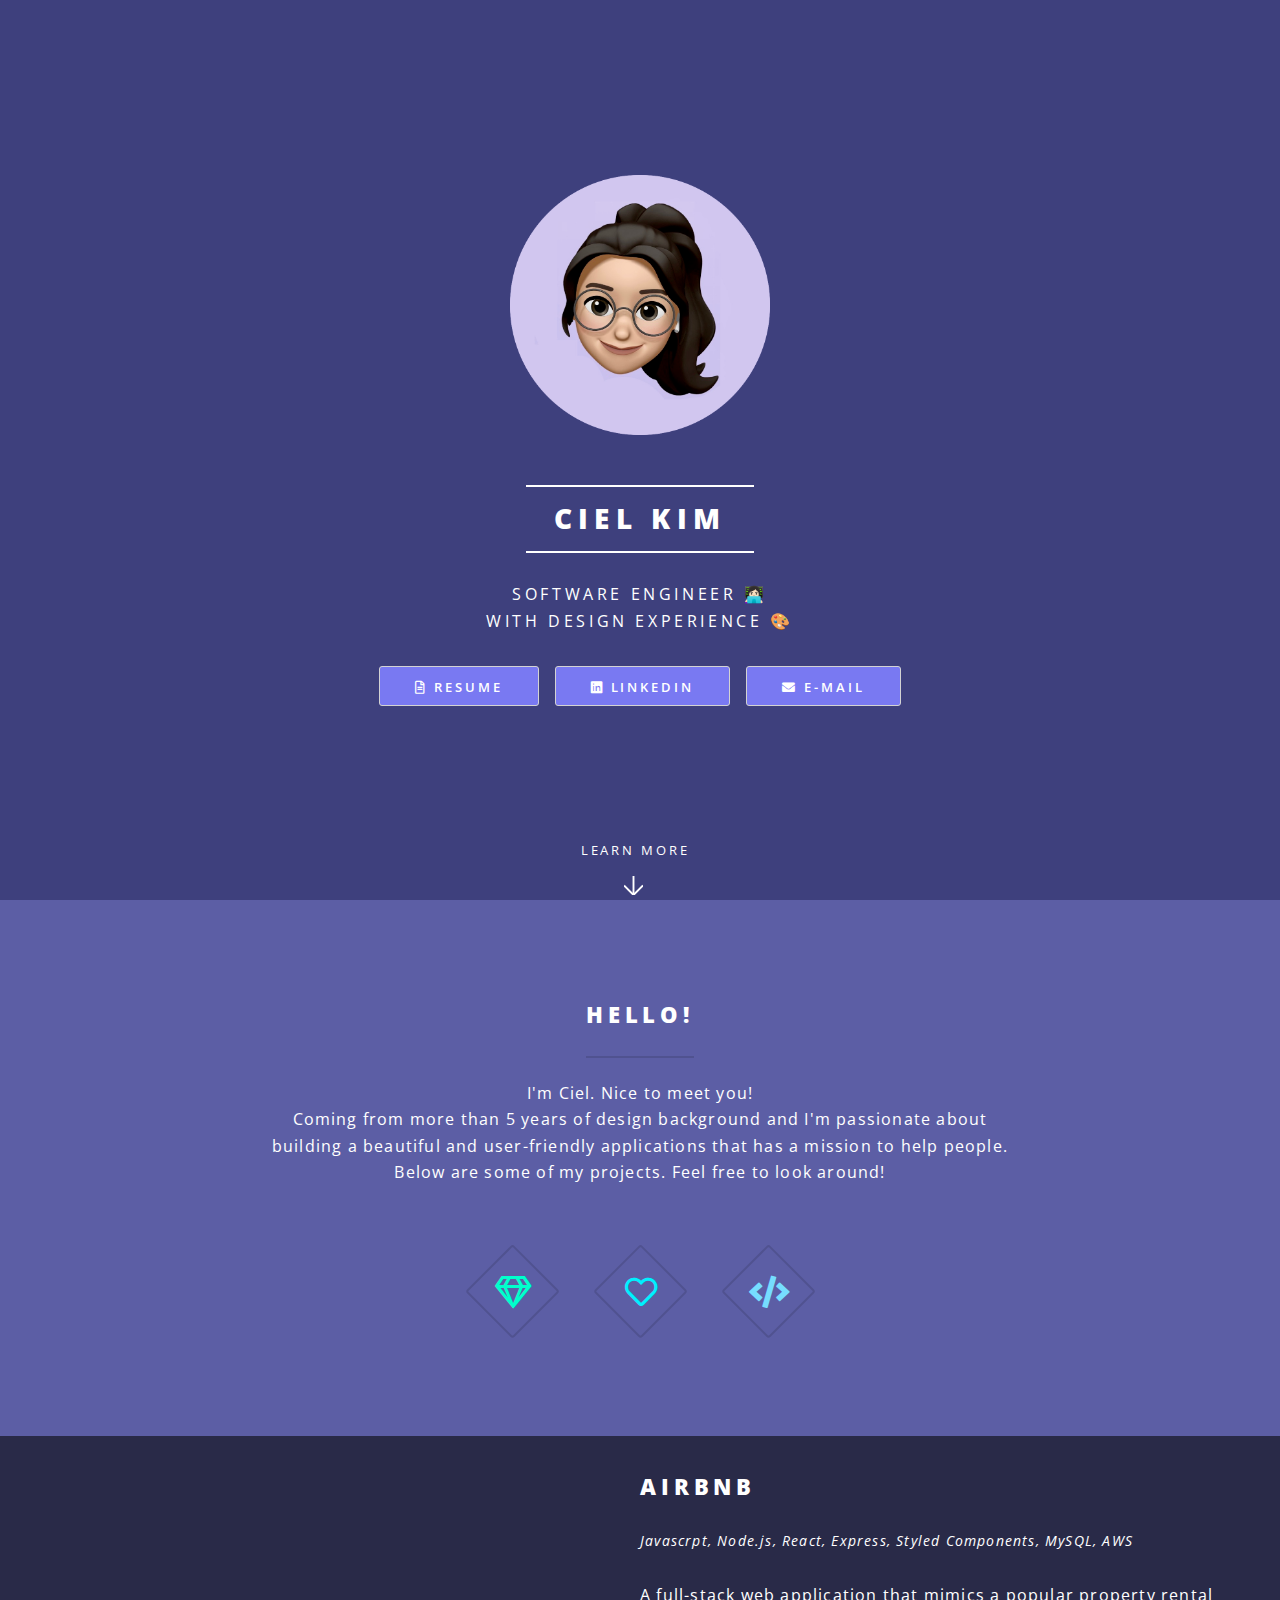
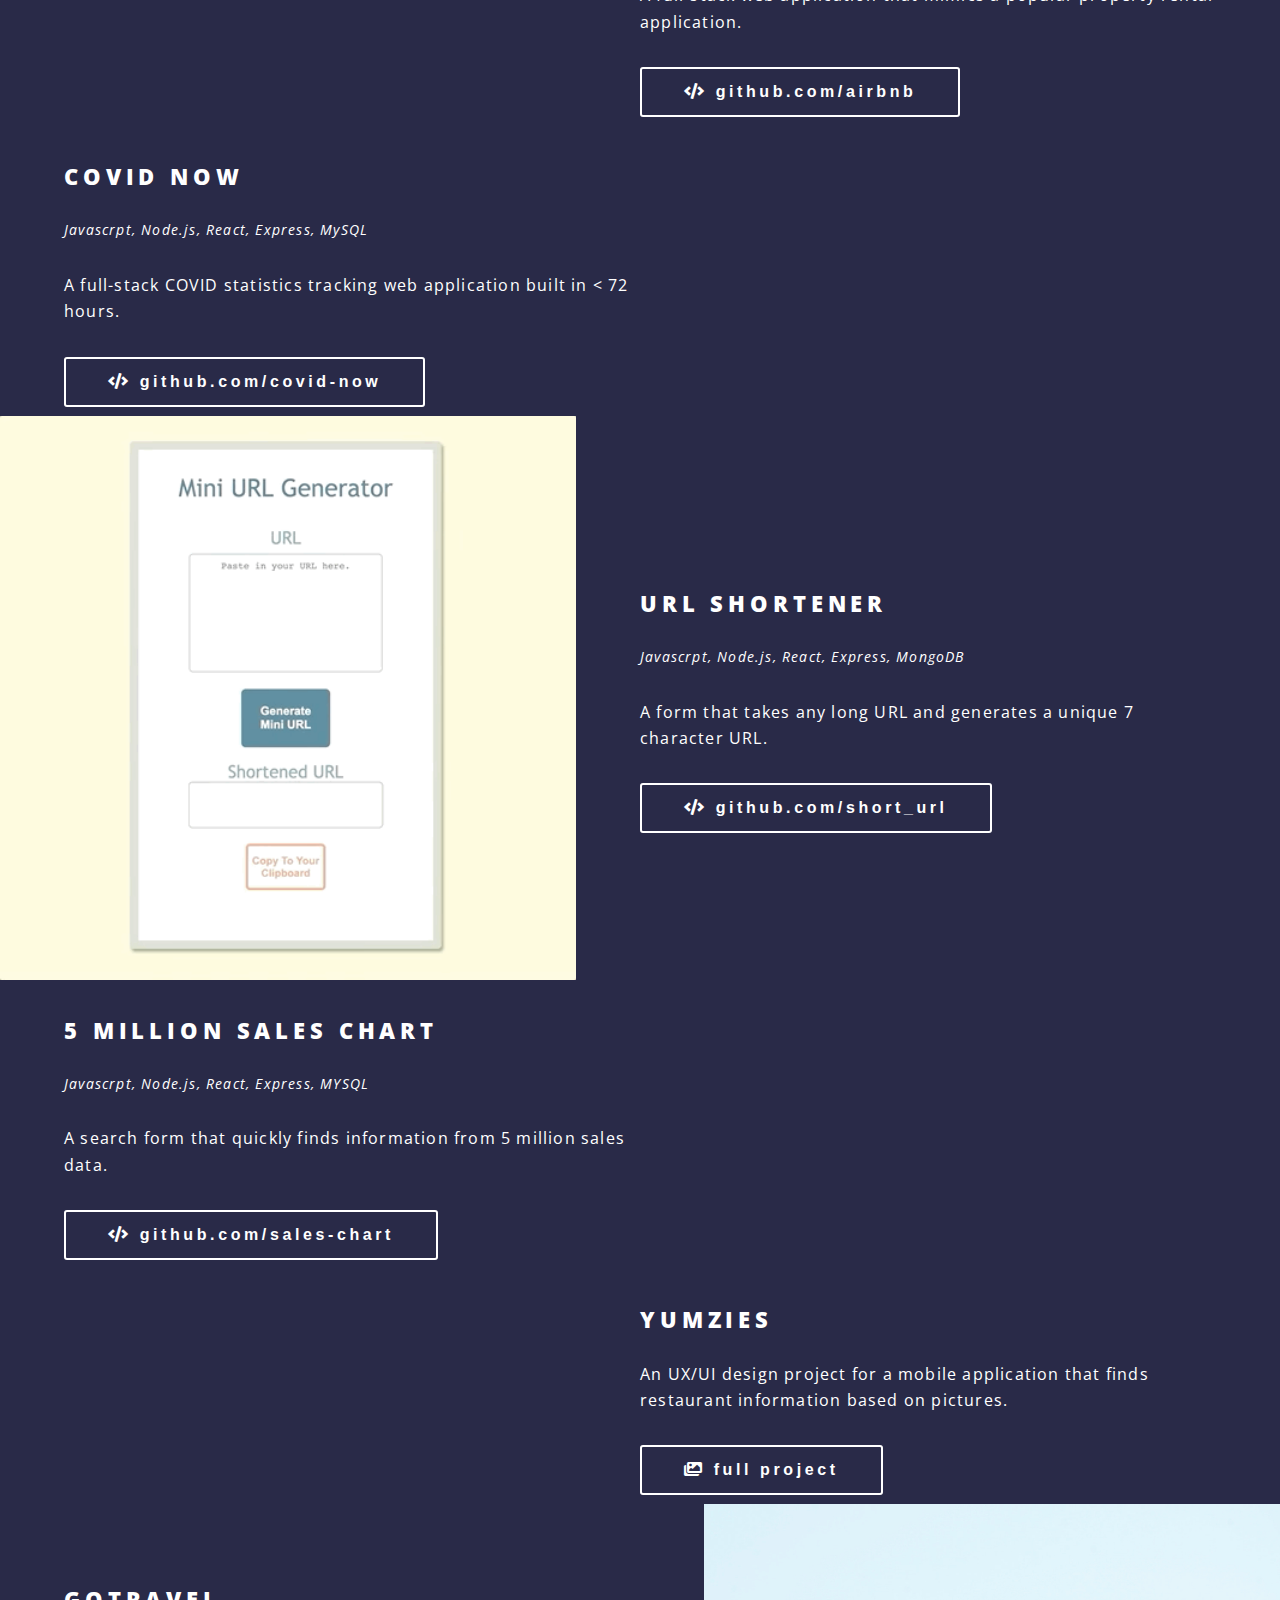
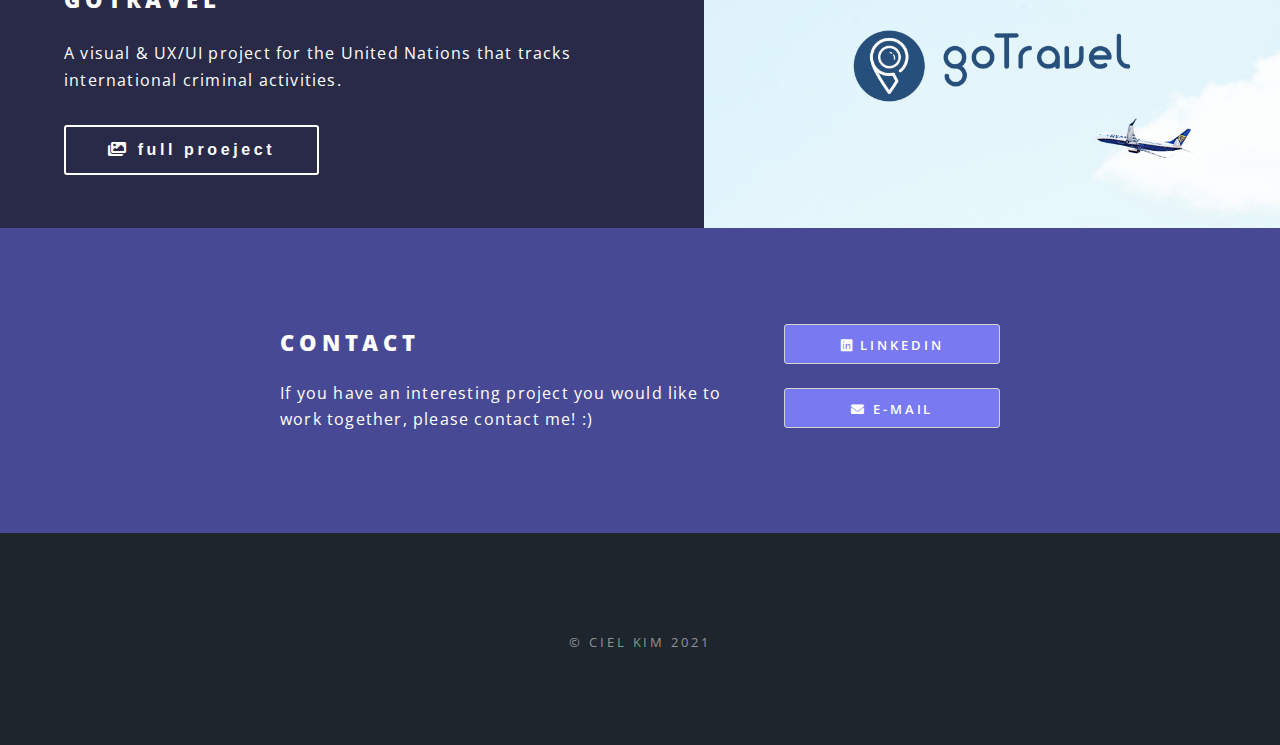
==== commit 8f8583dd: "all colors and project information updated" ====
--- a/index.html
+++ b/index.html
@@ -80,14 +80,15 @@
         <div class="inner">
           <header class="major">
             <h2>
-              Hello! I'm Ciel
+              Hello!
               
             </h2>
             <p>
-				I love building beautiful applications <br />
-              I come from more than 5 years of design background and I'm passionate to building user<br />
-              fringilla tincidunt. Nullam dui leo Aenean mi ligula, rhoncus
-              ullamcorper.
+              I'm Ciel. Nice to meet you! <br />
+              Coming from more than 5 years of design background and I'm passionate about  <br />
+              building a beautiful and user-friendly applications that has a mission to help people.  <br />
+              Below are some of my projects. Feel free to look around!
+        
             </p>
           </header>
           <ul class="icons major">
@@ -130,10 +131,9 @@
             <h2>
              COVID Now
             </h2>
-			<p class="stack">Javascrpt, Node.js, React, Express, Styled Components, MySQL, AWS</p>
-            <p>
-              Aliquam ut ex ut augue consectetur interdum. Donec hendrerit
-              imperdiet. Mauris eleifend fringilla nullam aenean mi ligula.
+			<p class="stack">Javascrpt, Node.js, React, Express, MySQL</p>
+            <p>
+              A full-stack COVID statistics tracking web application built in < 72 hours.
             </p>
 			<a class="github button" href="https://github.com/hellociel/covid_fullstack"> <i class="fas fa-code"></i> github.com/covid-now</a></h5>
           </div>
@@ -146,12 +146,12 @@
 		<div class="image"><img src="assets/css/gifs/urlShortener.gif" alt="" /></div>
 		<div class="content">
 		  <h2>
-		   URL Shortener<h5>
+		   URL Shortener
 		  
 		  </h2>
-		  <p>
-			Aliquam ut ex ut augue consectetur interdum. Donec hendrerit
-			imperdiet. Mauris eleifend fringilla nullam aenean mi ligula.
+      <p class="stack">Javascrpt, Node.js, React, Express, MongoDB</p>
+		  <p>
+			A form that takes any long URL and generates a unique 7 character URL.
 		  </p>
 		  <a href="https://github.com/hellociel/lil_url" class="github button"><i class="fas fa-code"></i> github.com/short_url</a></a>
 		</div>
@@ -162,11 +162,10 @@
 		<div class="content">
 		  <h2>
 			  5 Million Sales Chart<br />
-			
-		  </h2>
-		  <p>
-			Aliquam ut ex ut augue consectetur interdum. Donec hendrerit
-			imperdiet. Mauris eleifend fringilla nullam aenean mi ligula.
+		  </h2>
+      <p class="stack">Javascrpt, Node.js, React, Express, MYSQL</p>
+		  <p>
+			A search form that quickly finds information from 5 million sales data.
 		  </p>
 		  <a class = "github button" href="https://github.com/hellociel/search_bar"> <i class="fas fa-code"></i> github.com/sales-chart</a>
 		</div>
@@ -174,12 +173,13 @@
 	  <section class="spotlight">
 		<div class="image"><img src="assets/css/gifs/yumzies.gif" alt="" /></div>
 		<div class="content">
-	
-		  <p>
-			Aliquam ut ex ut augue consectetur interdum. Donec hendrerit
-			imperdiet. Mauris eleifend fringilla nullam aenean mi ligula.
-		  </p>
-		  <a class = "github button" href="yumzies.html"> <i class="fas fa-images"></i> Full Proeject</a>
+      <h2>
+			  Yumzies
+		  </h2>
+		  <p>
+			An UX/UI design project for a mobile application that finds restaurant information based on pictures.
+		  </p>
+		  <a class = "github button" href="yumzies.html"> <i class="fas fa-images"></i> Full Project</a>
 		</div>
 		
 	</section>
@@ -190,8 +190,7 @@
 			  goTravel<br />
 		  </h2>
 		  <p>
-			Aliquam ut ex ut augue consectetur interdum. Donec hendrerit
-			imperdiet. Mauris eleifend fringilla nullam aenean mi ligula.
+			A visual & UX/UI project for the United Nations that tracks international criminal activities.
 		  </p>
 		  <a class = "github button" href="goTravel.html"> <i class="fas fa-images"></i> Full Proeject</a>
 		</div>
--- a/assets/css/main.css
+++ b/assets/css/main.css
@@ -3751,7 +3751,7 @@
   -ms-transform: translateY(0);
   transform: translateY(0);
   border: none;
-  bottom: 0;
+  bottom: 0.3em;
   color: inherit;
   font-size: 0.8em;
   height: 8.5em;
@@ -3779,6 +3779,7 @@
   height: 1.5em;
   left: 50%;
   margin: 0 0 0 -0.75em;
+
   position: absolute;
   width: 1.5em;
 }
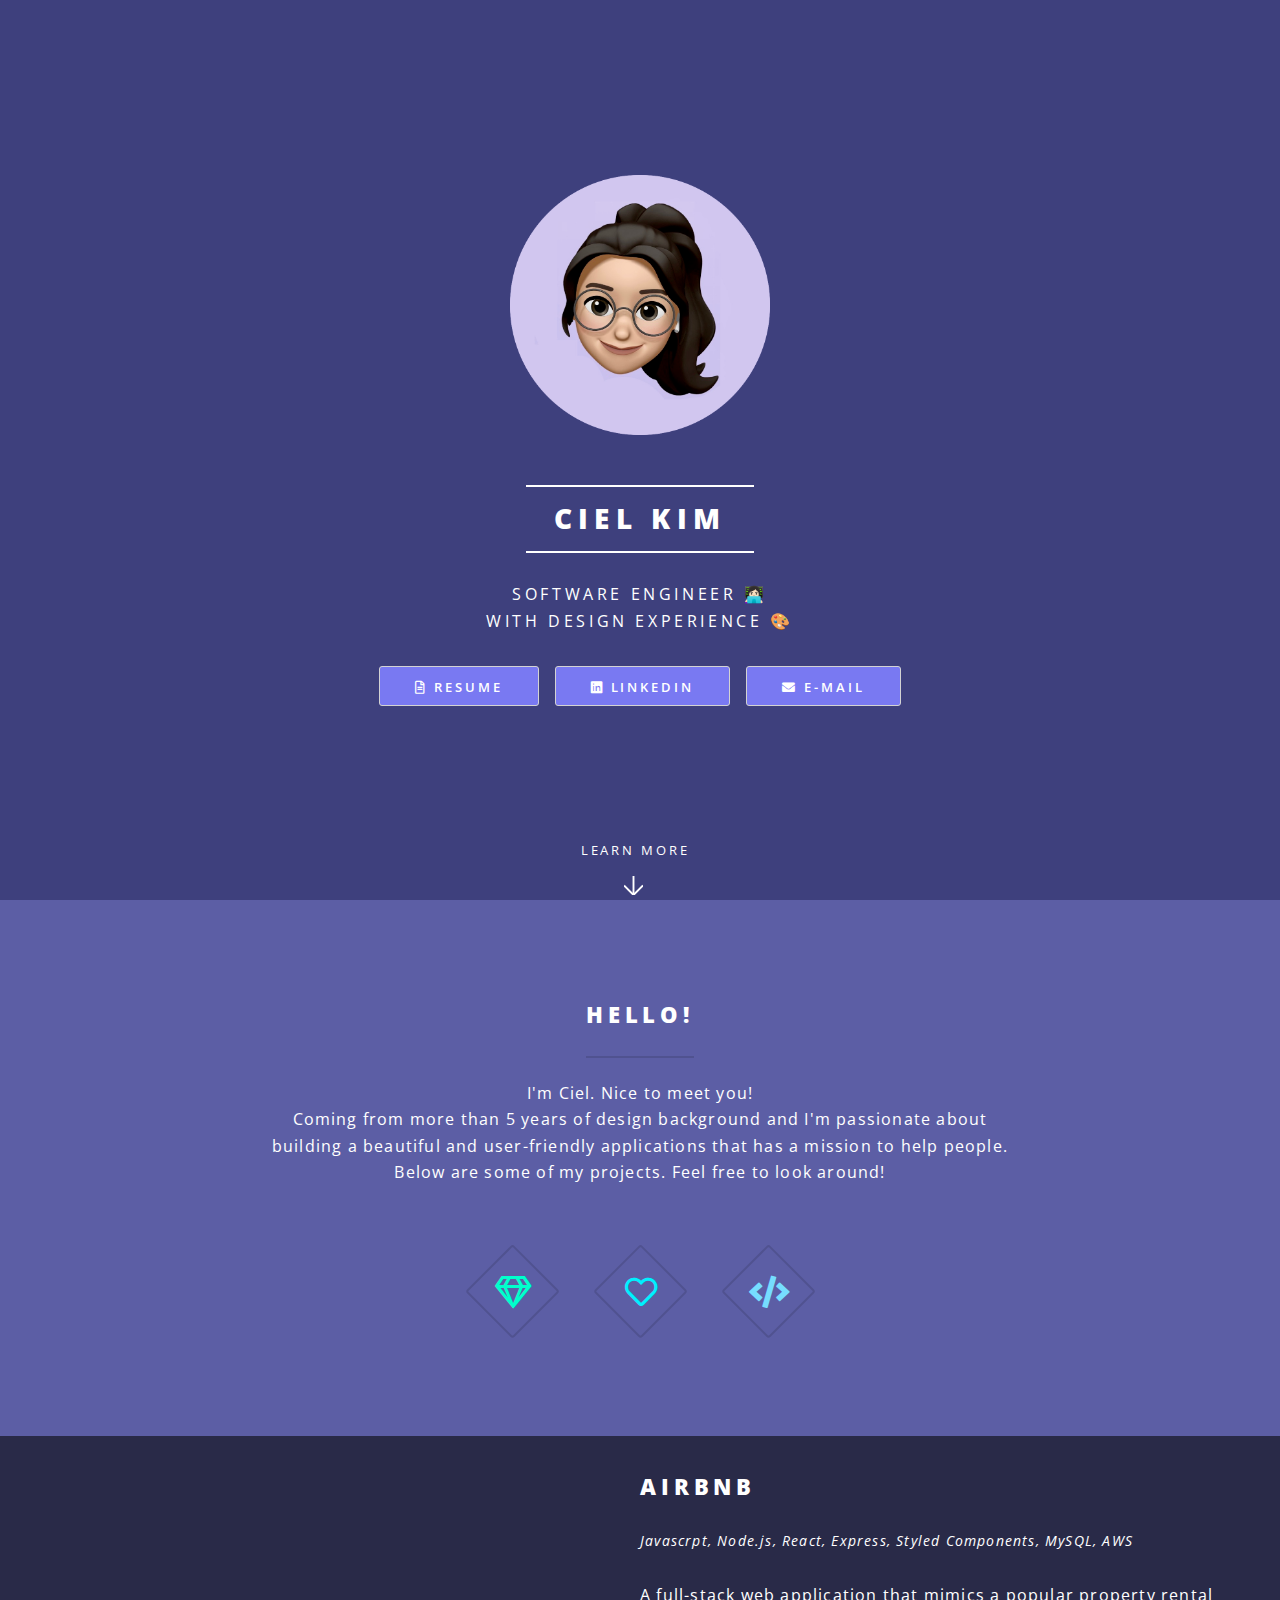
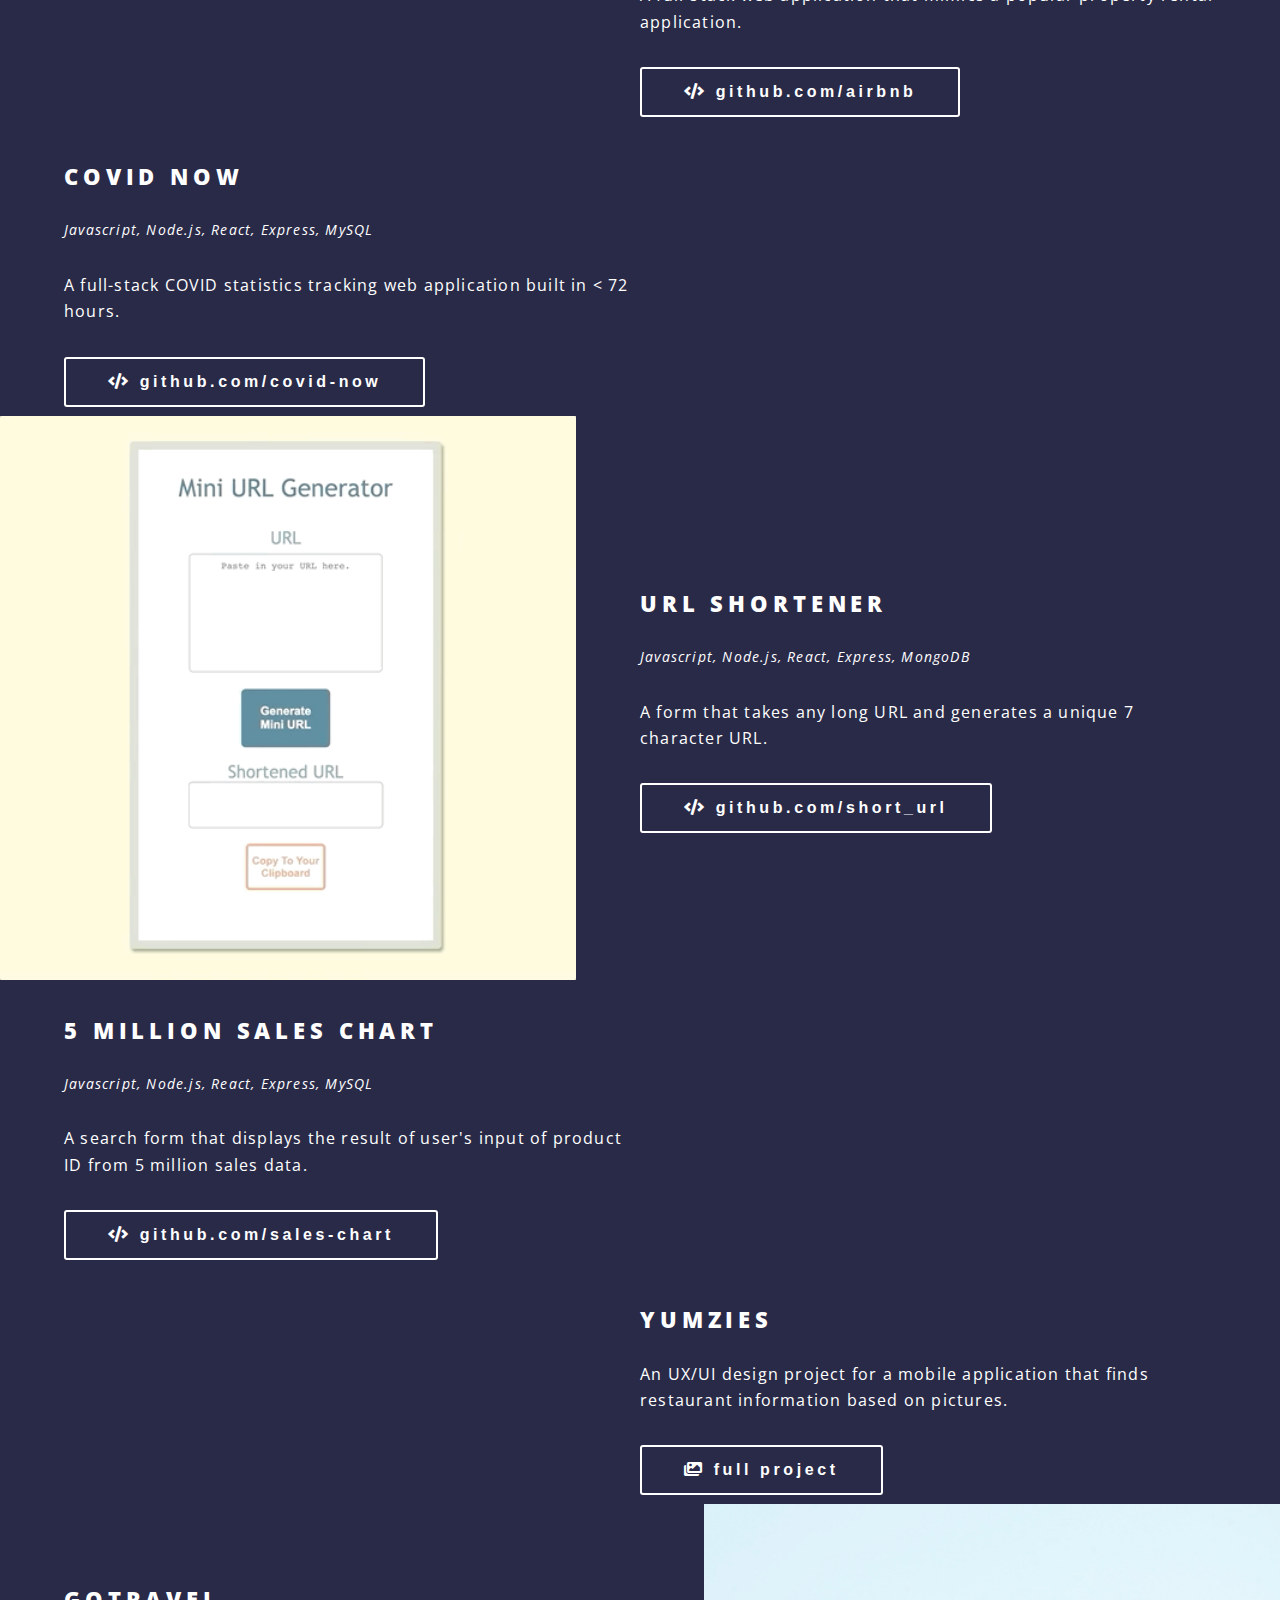
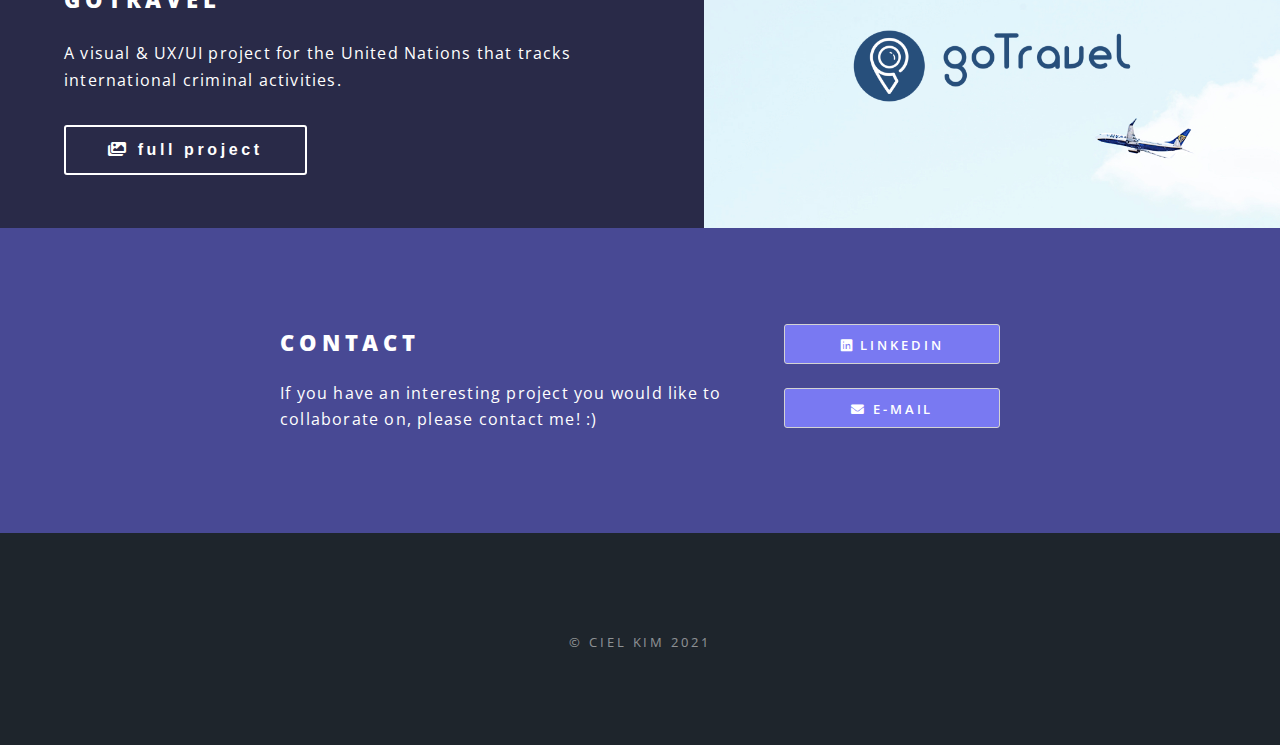
==== commit 33c40ab3: "commit check" ====
--- a/index.html
+++ b/index.html
@@ -48,7 +48,6 @@
             Software Engineer 👩🏻‍💻 <br />
             with Design Experience 🎨<br />
           </p>
-
           <ul class="actions special">
             <li>
               <a href="images/CielKim_Resume_2021.pdf" class="button primary"
@@ -88,7 +87,6 @@
               Coming from more than 5 years of design background and I'm passionate about  <br />
               building a beautiful and user-friendly applications that has a mission to help people.  <br />
               Below are some of my projects. Feel free to look around!
-        
             </p>
           </header>
           <ul class="icons major">
@@ -131,7 +129,7 @@
             <h2>
              COVID Now
             </h2>
-			<p class="stack">Javascrpt, Node.js, React, Express, MySQL</p>
+			<p class="stack">Javascript, Node.js, React, Express, MySQL</p>
             <p>
               A full-stack COVID statistics tracking web application built in < 72 hours.
             </p>
@@ -149,7 +147,7 @@
 		   URL Shortener
 		  
 		  </h2>
-      <p class="stack">Javascrpt, Node.js, React, Express, MongoDB</p>
+      <p class="stack">Javascript, Node.js, React, Express, MongoDB</p>
 		  <p>
 			A form that takes any long URL and generates a unique 7 character URL.
 		  </p>
@@ -163,9 +161,9 @@
 		  <h2>
 			  5 Million Sales Chart<br />
 		  </h2>
-      <p class="stack">Javascrpt, Node.js, React, Express, MYSQL</p>
-		  <p>
-			A search form that quickly finds information from 5 million sales data.
+      <p class="stack">Javascript, Node.js, React, Express, MySQL</p>
+		  <p>
+			A search form that displays the result of user's input of product ID from 5 million sales data.
 		  </p>
 		  <a class = "github button" href="https://github.com/hellociel/search_bar"> <i class="fas fa-code"></i> github.com/sales-chart</a>
 		</div>
@@ -192,7 +190,7 @@
 		  <p>
 			A visual & UX/UI project for the United Nations that tracks international criminal activities.
 		  </p>
-		  <a class = "github button" href="goTravel.html"> <i class="fas fa-images"></i> Full Proeject</a>
+		  <a class = "github button" href="goTravel.html"> <i class="fas fa-images"></i> Full Project</a>
 		</div>
 	  </section>
 	</section>
@@ -204,7 +202,7 @@
           <header>
             <h2>Contact</h2>
             <p>
-             If you have an interesting project you would like to work together, please contact me! :)
+             If you have an interesting project you would like to collaborate on, please contact me! :)
             </p>
           </header>
           <ul class="actions stacked">
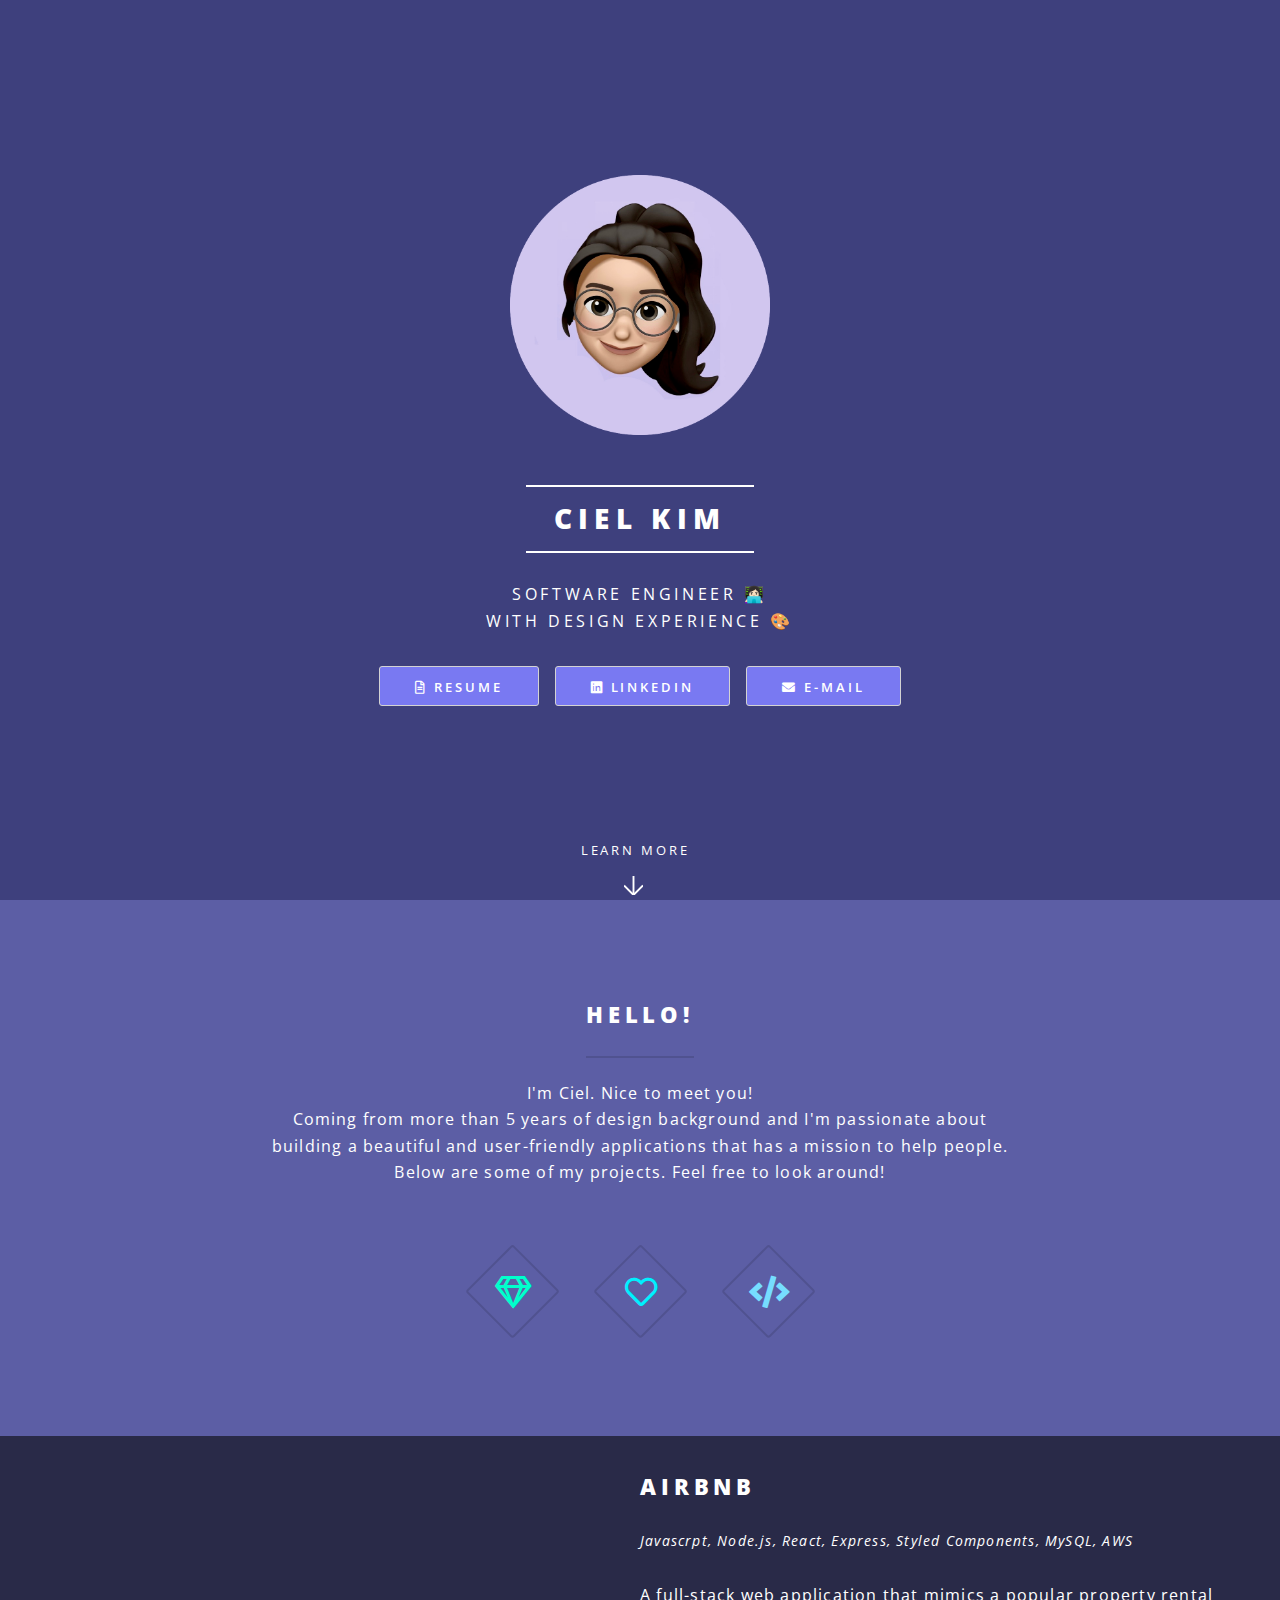
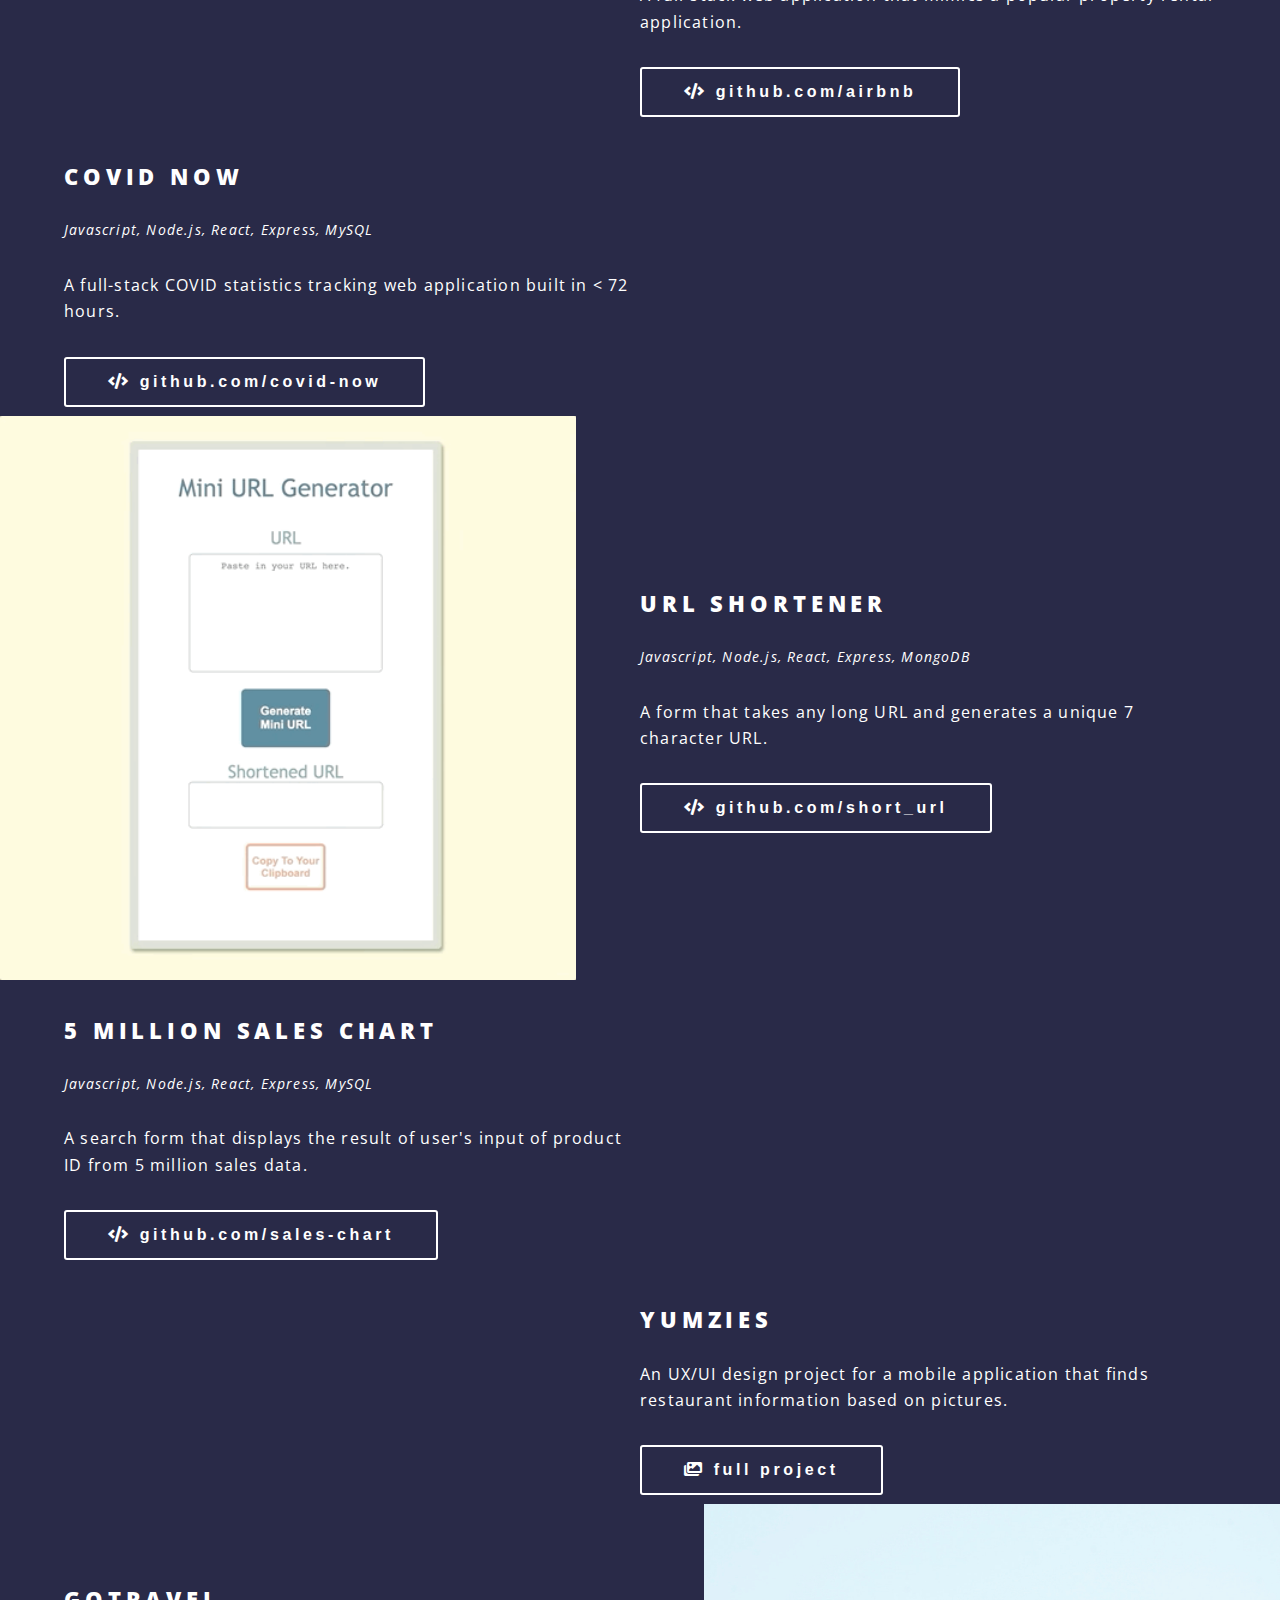
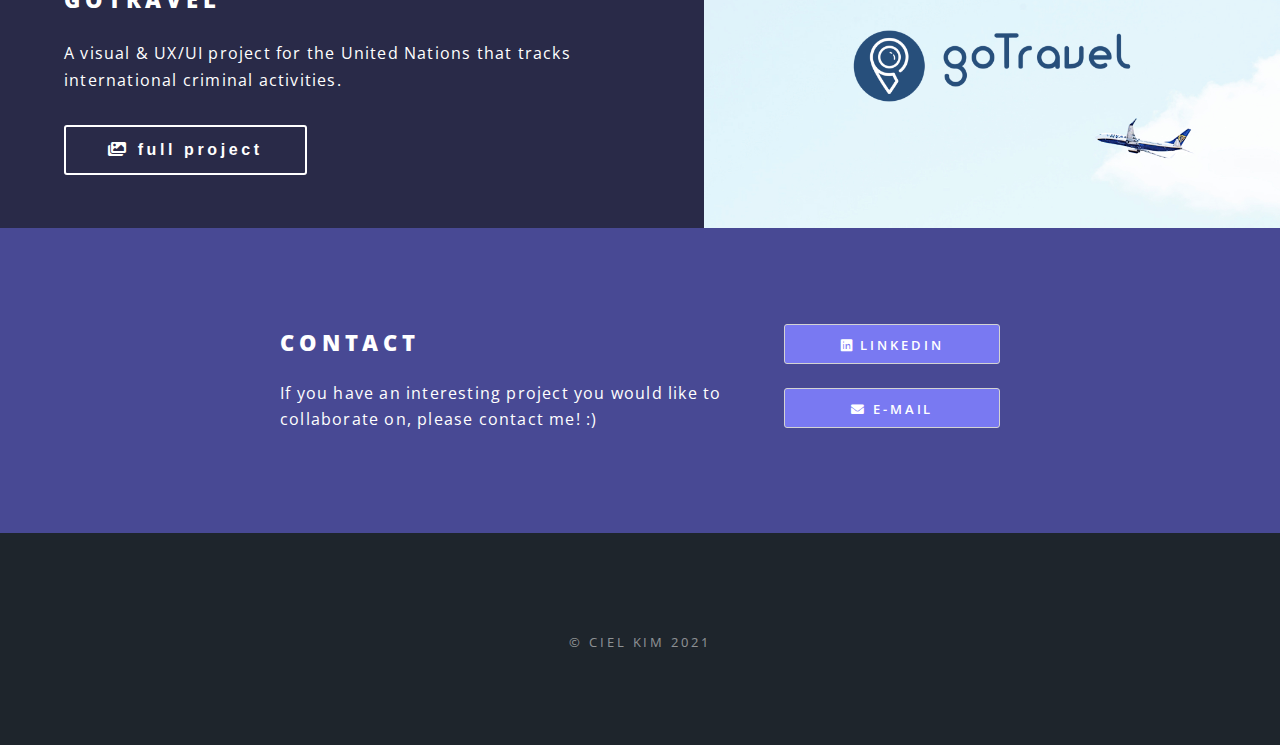
==== commit 36e63b49: "image location changed" ====
--- a/index.html
+++ b/index.html
@@ -41,7 +41,7 @@
       <section id="banner">
         <div class="inner">
           <div class="image-cropper">
-            <img class="facemoji" src="assets/css/images/facemoji.png" />
+            <img class="facemoji" src="images/images/facemoji.png" />
           </div>
           <h2>Ciel Kim</h2>
           <p>
@@ -112,7 +112,7 @@
       <!-- Two -->
       <section id="two" class="wrapper alt style2">
         <section class="spotlight">
-          <div class="image"><img src="assets/css/gifs/fec.gif" alt="" /></div>
+          <div class="image"><img src="images/gifs/fec.gif" alt="" /></div>
           <div class="content">
             <h2>Airbnb</h2> <p class="stack">Javascrpt, Node.js, React, Express, Styled Components, MySQL, AWS</p>
 
@@ -124,7 +124,7 @@
           </div>
         </section>
         <section class="spotlight">
-          <div class="image"><img src="assets/css/gifs/covid_19_tracker.gif" alt="" /></div>
+          <div class="image"><img src="images/gifs/covid_19_tracker.gif" alt="" /></div>
           <div class="content">
             <h2>
              COVID Now
@@ -141,7 +141,7 @@
       </section>
 	  
 	  <section class="spotlight">
-		<div class="image"><img src="assets/css/gifs/urlShortener.gif" alt="" /></div>
+		<div class="image"><img src="images/gifs/urlShortener.gif" alt="" /></div>
 		<div class="content">
 		  <h2>
 		   URL Shortener
@@ -156,7 +156,7 @@
 		
 	  </section>
 	  <section class="spotlight">
-		<div class="image"><img src="assets/css/gifs/search_bar.gif" alt="" /></div>
+		<div class="image"><img src="images/gifs/search_bar.gif" alt="" /></div>
 		<div class="content">
 		  <h2>
 			  5 Million Sales Chart<br />
@@ -182,7 +182,7 @@
 		
 	</section>
 	  <section class="spotlight">
-		<div class="image"><img src="assets/css/images/goTravel.001.jpeg" alt="" /></div>
+		<div class="image"><img src="images/images/goTravel.001.jpeg" alt="" /></div>
 		<div class="content">
 		  <h2>
 			  goTravel<br />
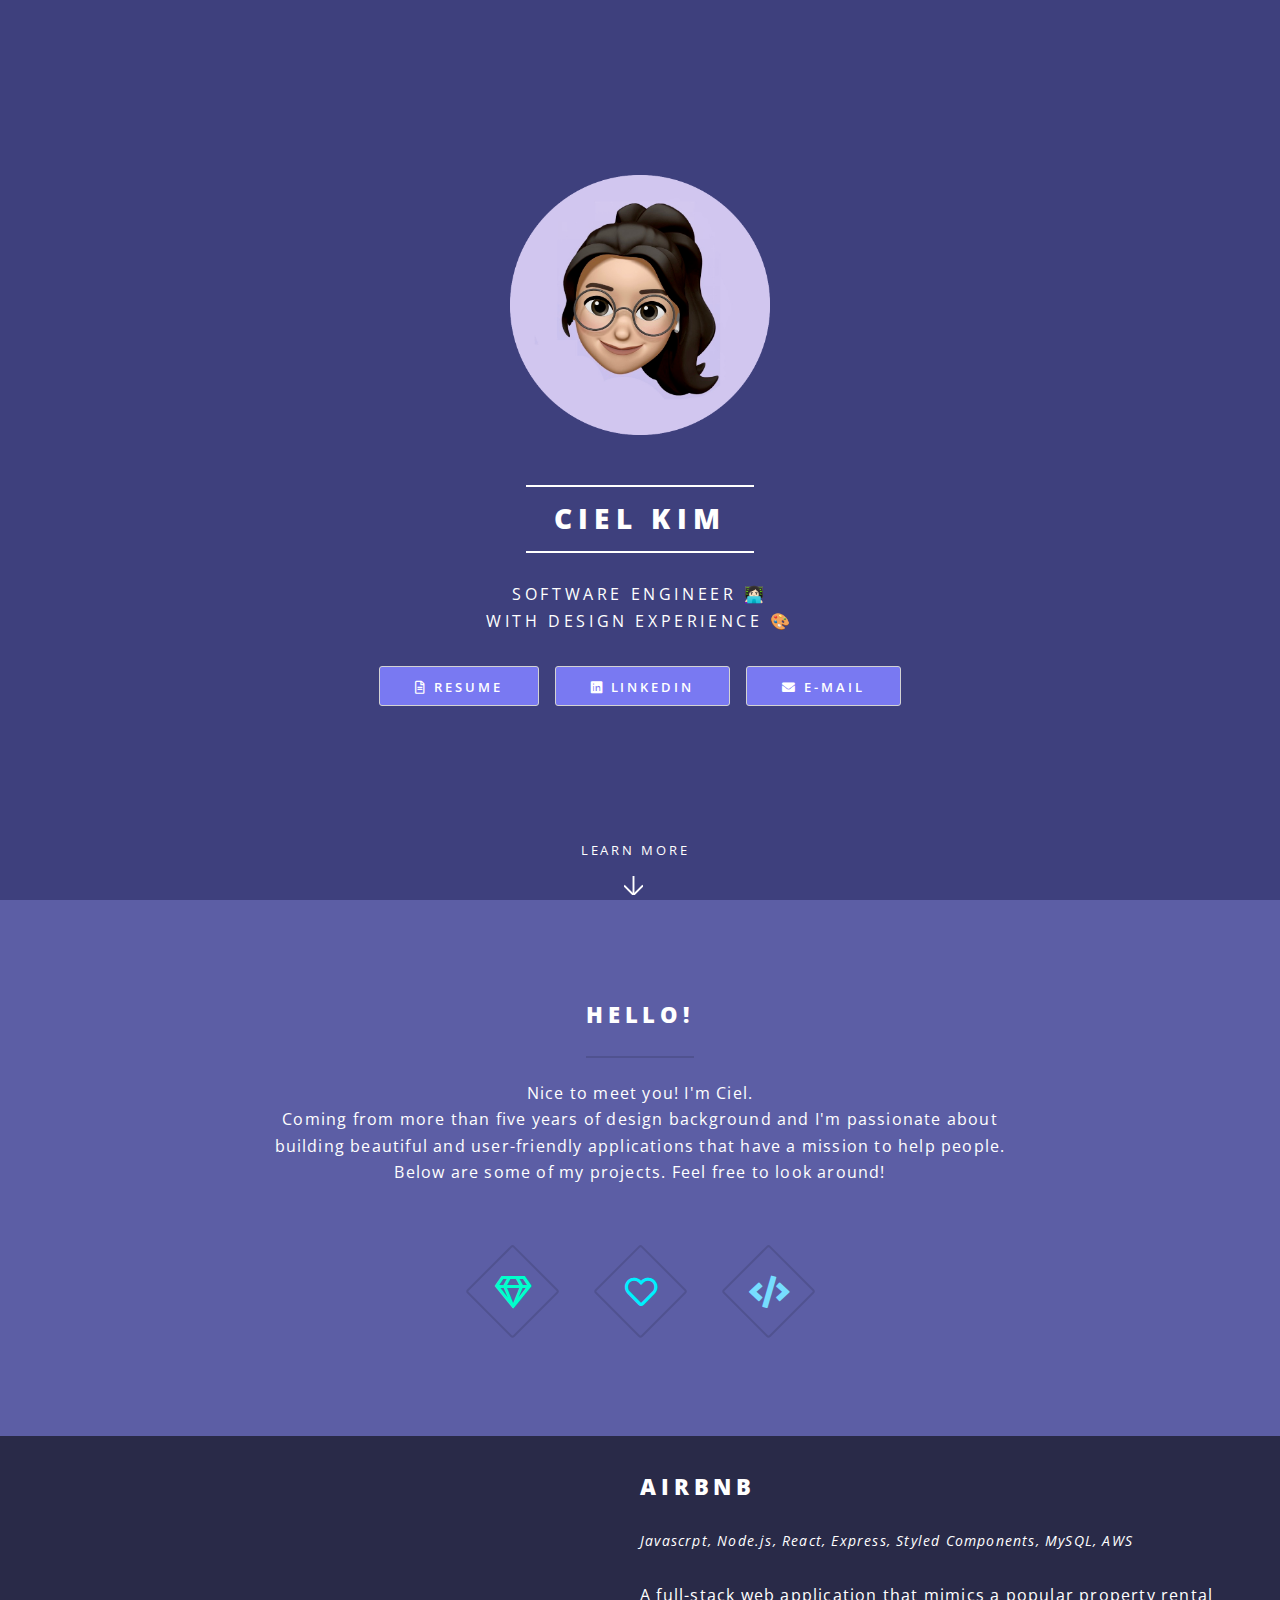
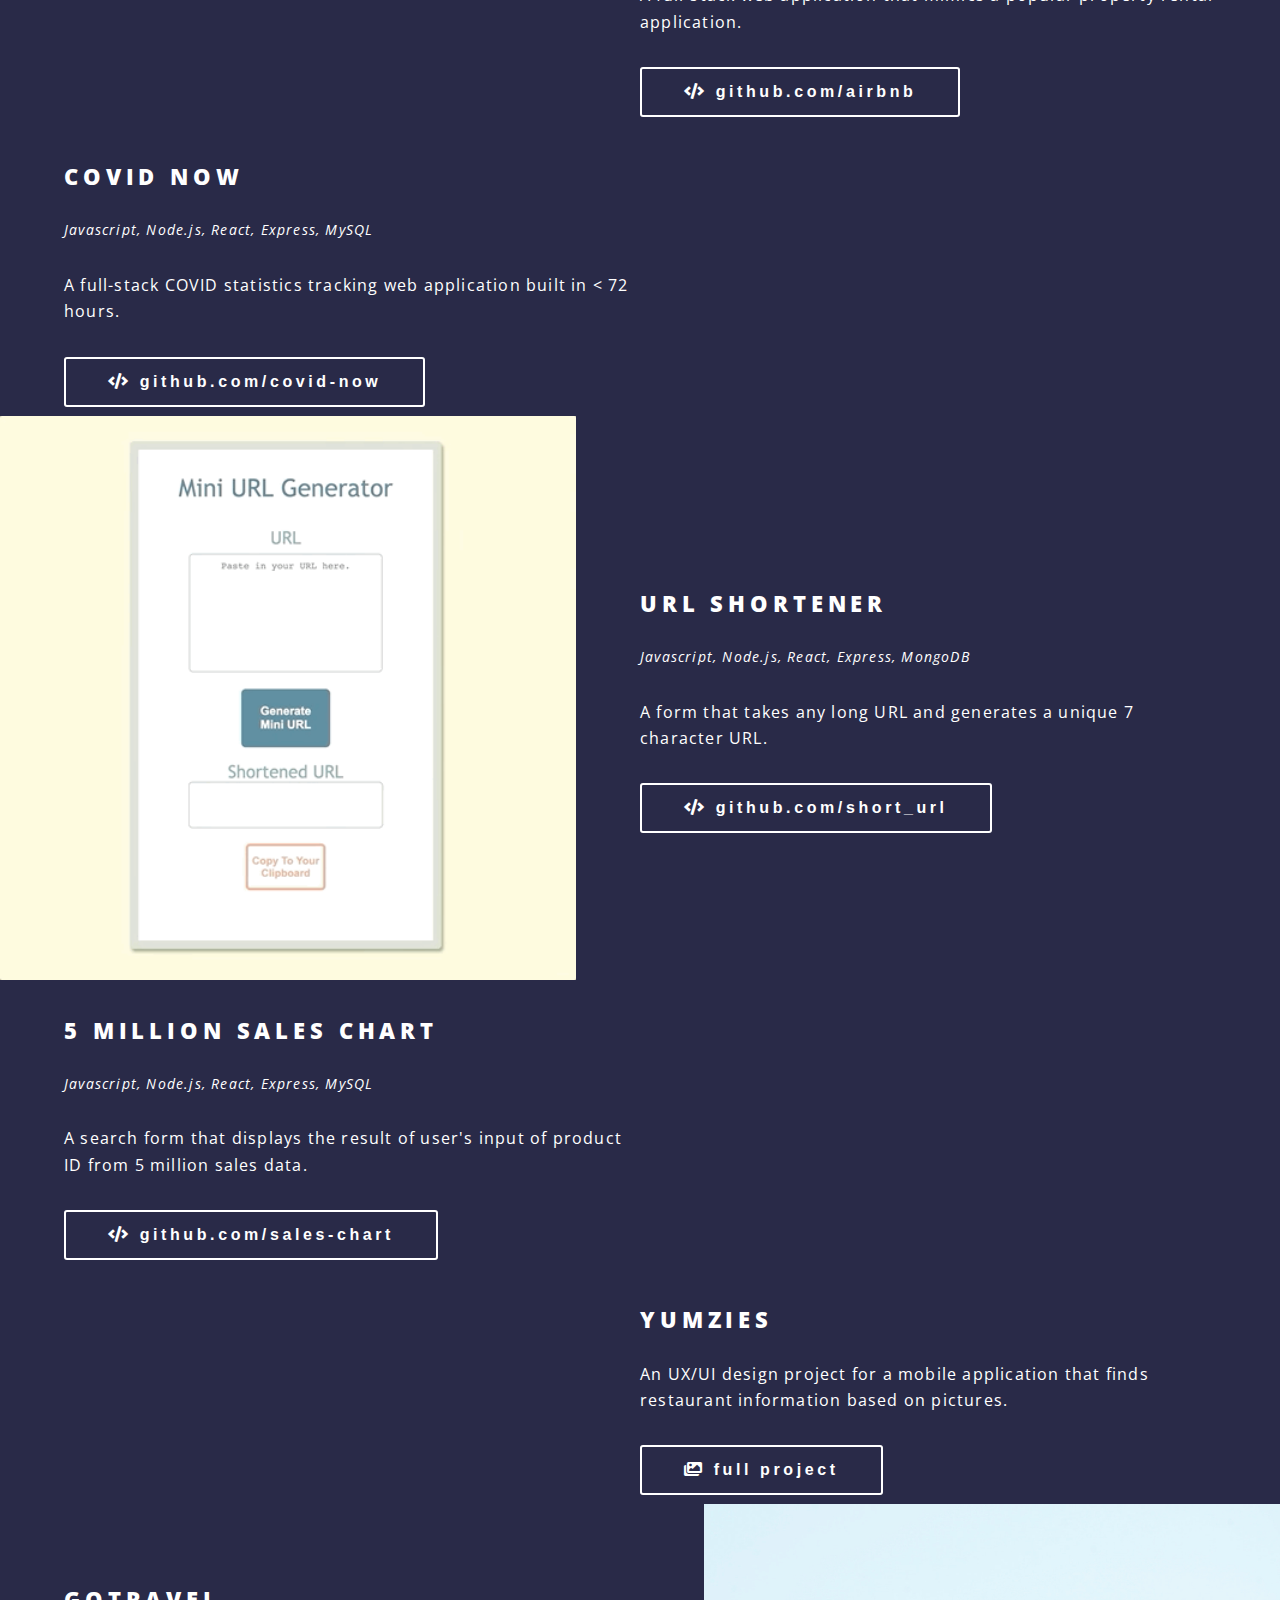
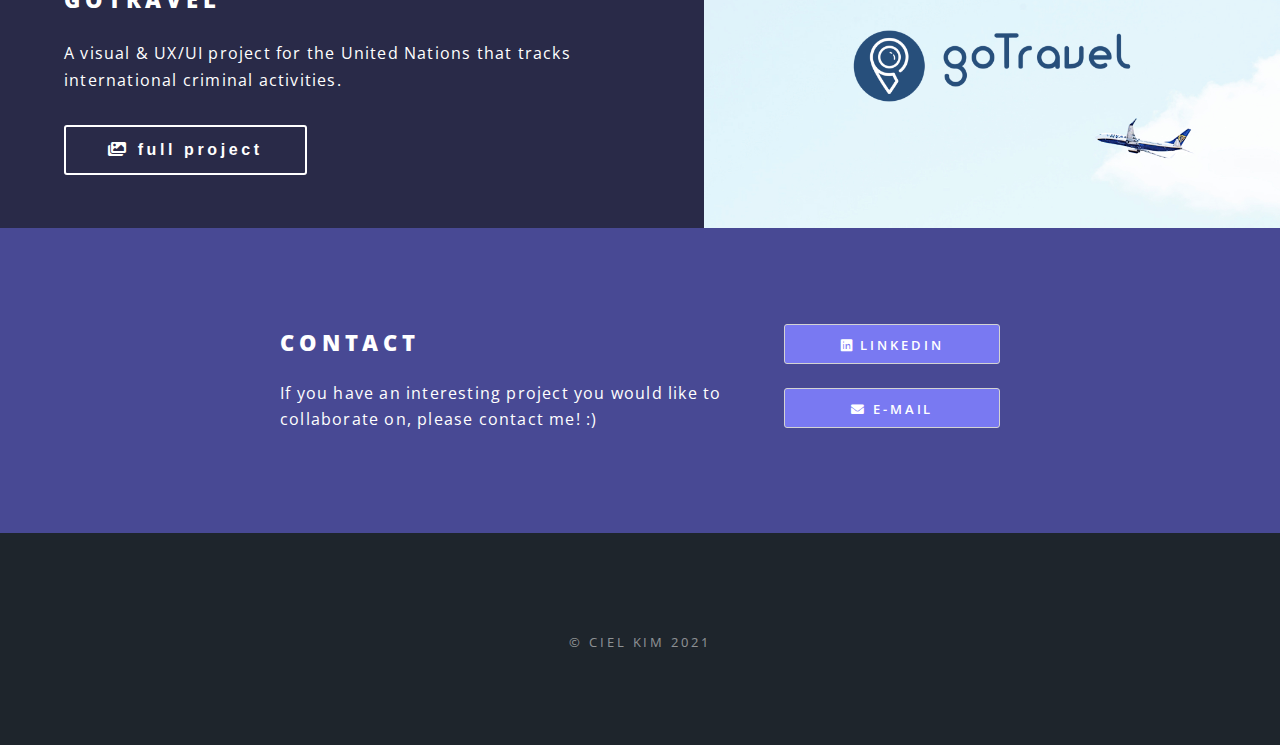
==== commit 45b9645f: "grammar fixed" ====
--- a/index.html
+++ b/index.html
@@ -83,9 +83,9 @@
               
             </h2>
             <p>
-              I'm Ciel. Nice to meet you! <br />
-              Coming from more than 5 years of design background and I'm passionate about  <br />
-              building a beautiful and user-friendly applications that has a mission to help people.  <br />
+              Nice to meet you! I'm Ciel. <br />
+              Coming from more than five years of design background and I'm passionate about  <br />
+              building beautiful and user-friendly applications that have a mission to help people.  <br />
               Below are some of my projects. Feel free to look around!
             </p>
           </header>
@@ -169,7 +169,7 @@
 		</div>
 	  </section>
 	  <section class="spotlight">
-		<div class="image"><img src="assets/css/gifs/yumzies.gif" alt="" /></div>
+		<div class="image"><img src="images/gifs/yumzies.gif" alt="" /></div>
 		<div class="content">
       <h2>
 			  Yumzies
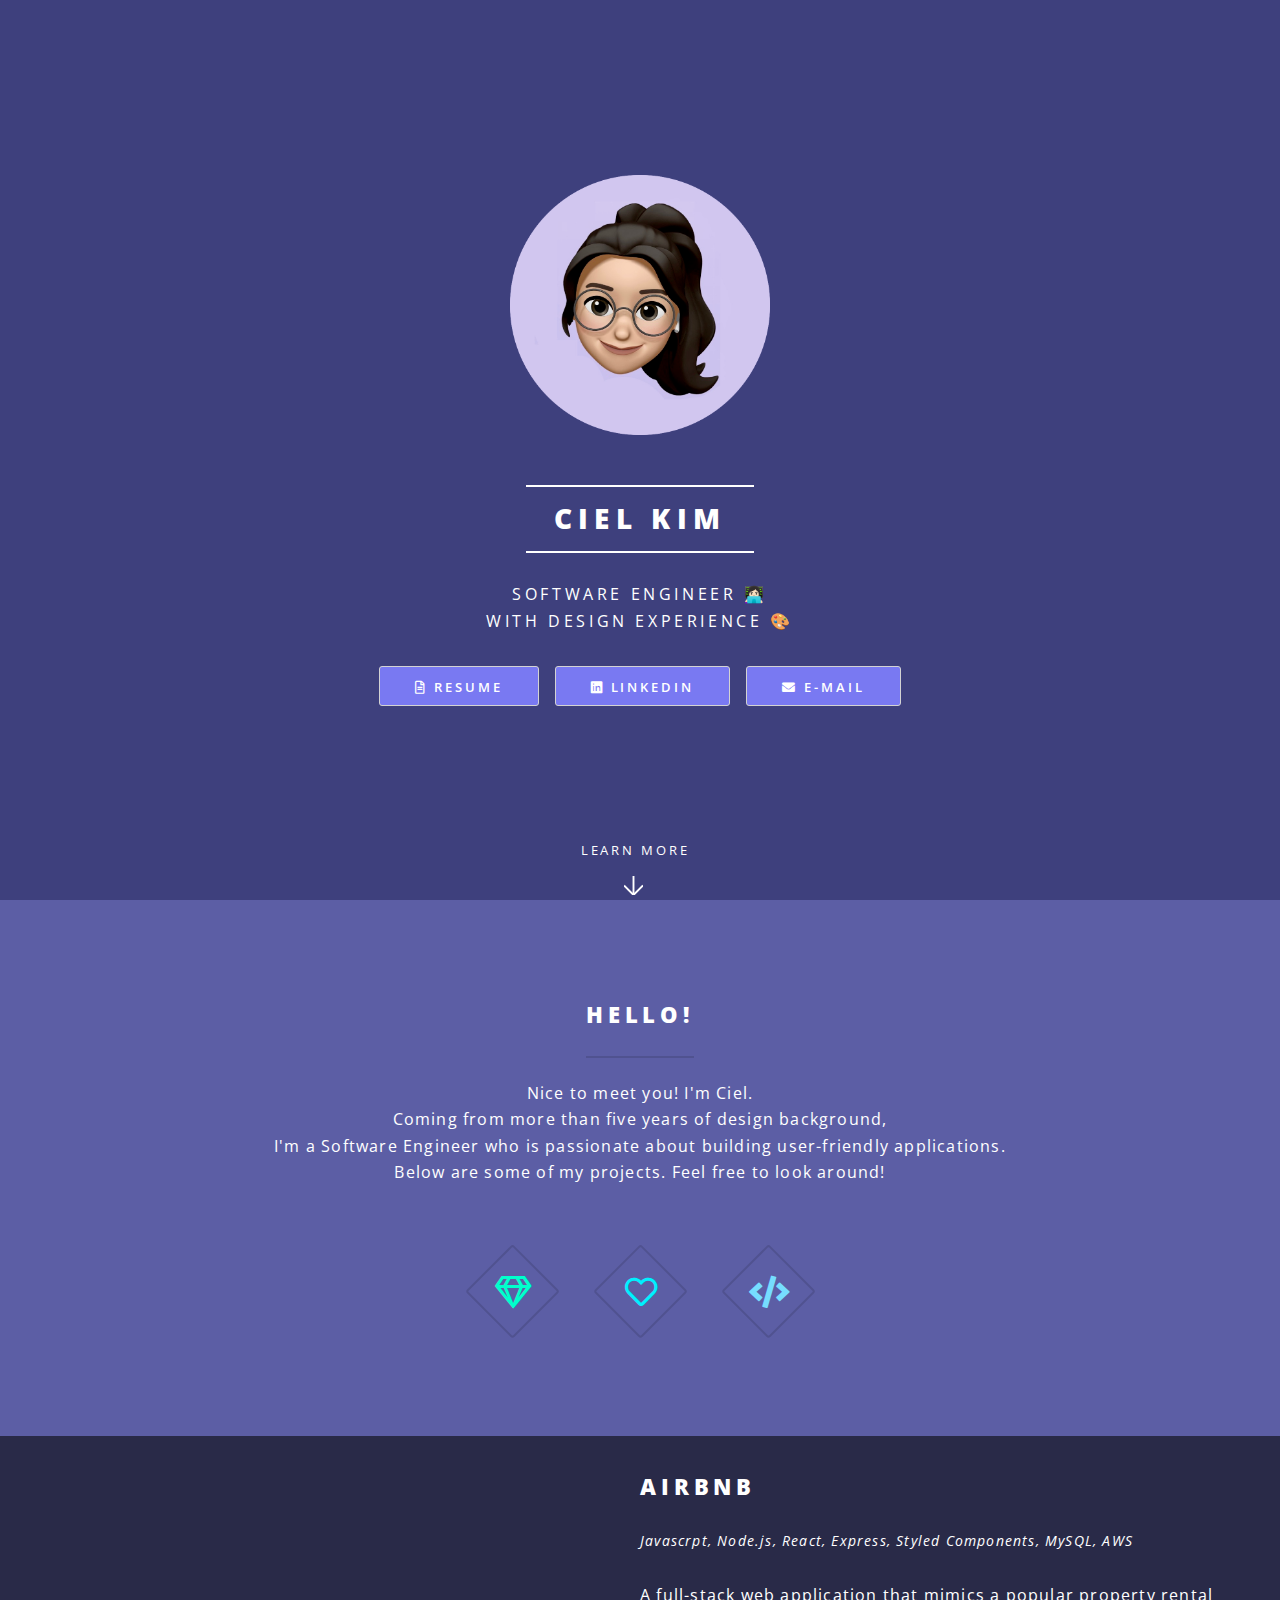
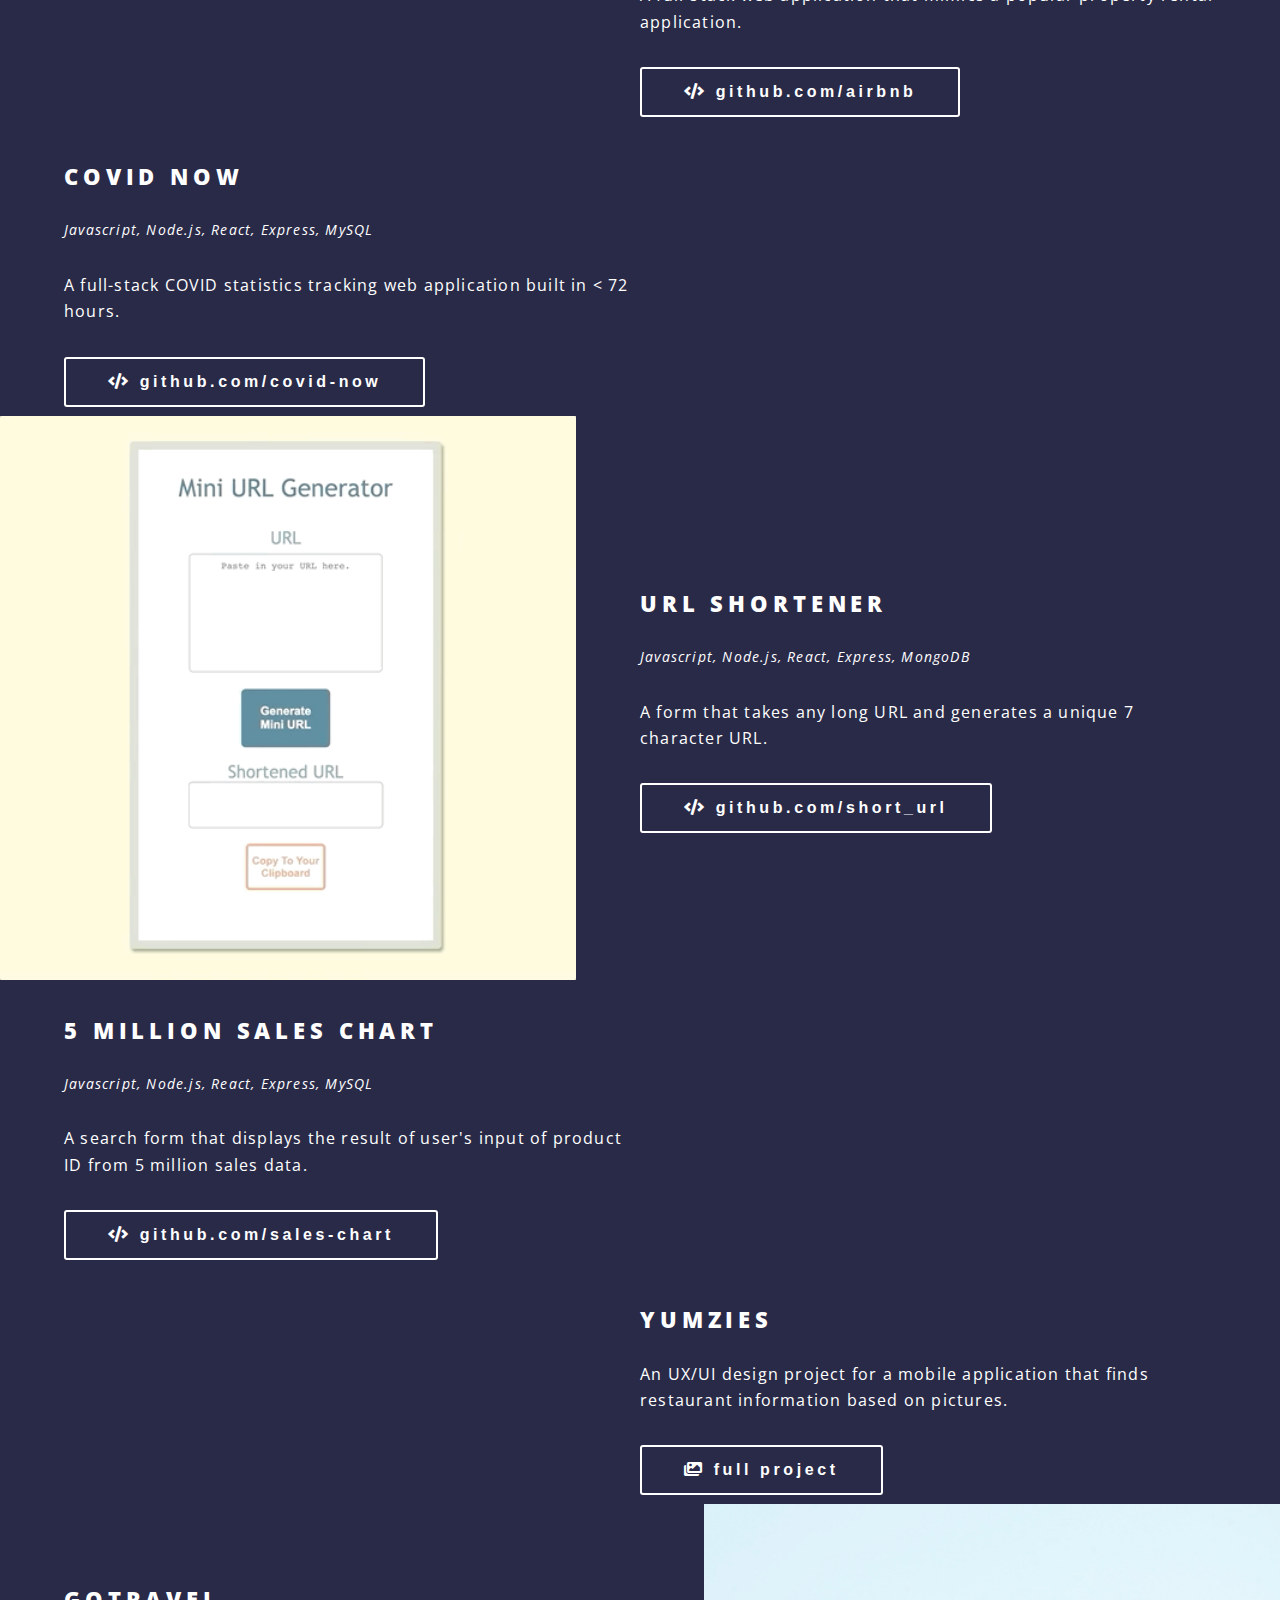
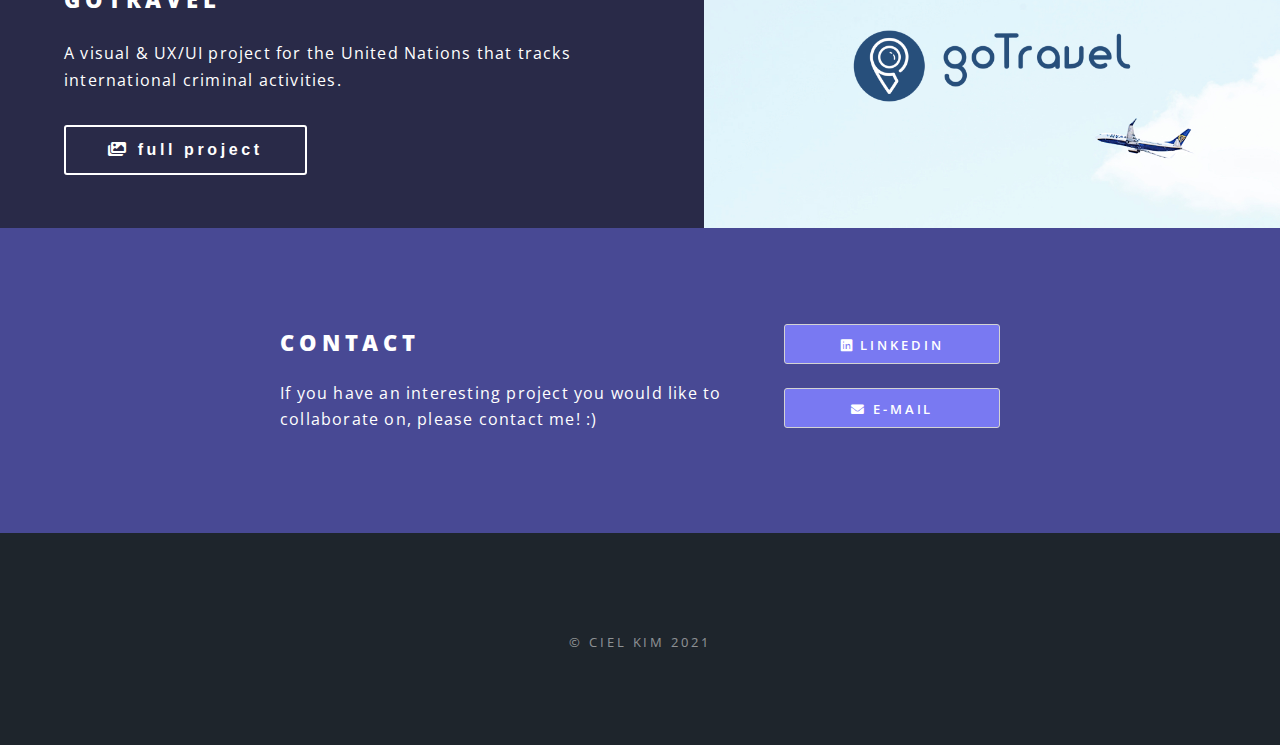
==== commit e854d729: "grammer" ====
--- a/index.html
+++ b/index.html
@@ -23,7 +23,7 @@
     /></noscript>
   </head>
   <body class="landing is-preload">
-    <!-- Page Wrapper -->
+    <!-- Page Wrapper dd-->
     <div id="page-wrapper">
       <!-- Header -->
       <header id="header" class="alt">
@@ -84,9 +84,9 @@
             </h2>
             <p>
               Nice to meet you! I'm Ciel. <br />
-              Coming from more than five years of design background and I'm passionate about  <br />
-              building beautiful and user-friendly applications that have a mission to help people.  <br />
-              Below are some of my projects. Feel free to look around!
+              Coming from more than five years of design background, <br />
+              I'm a Software Engineer who is passionate about building user-friendly applications.<br />
+              Below are some of my projects. Feel free to look around!<br />
             </p>
           </header>
           <ul class="icons major">
